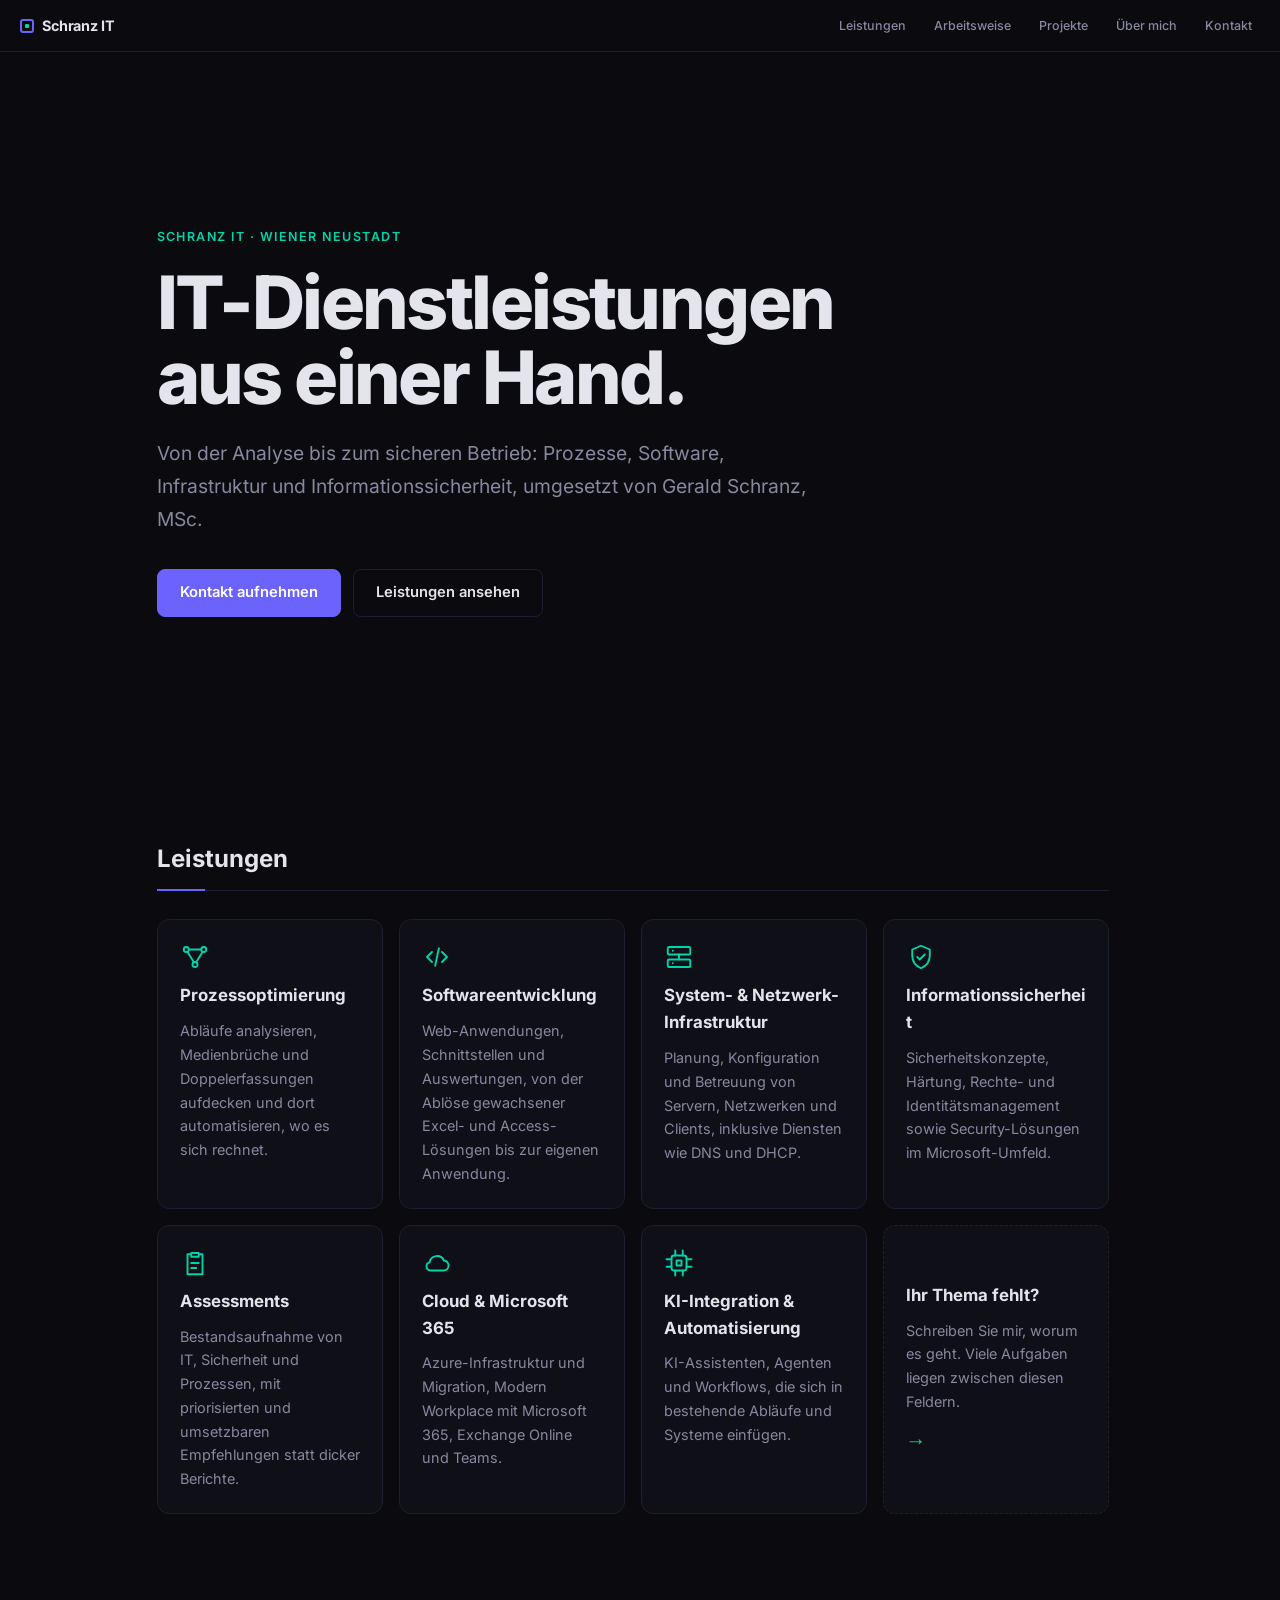
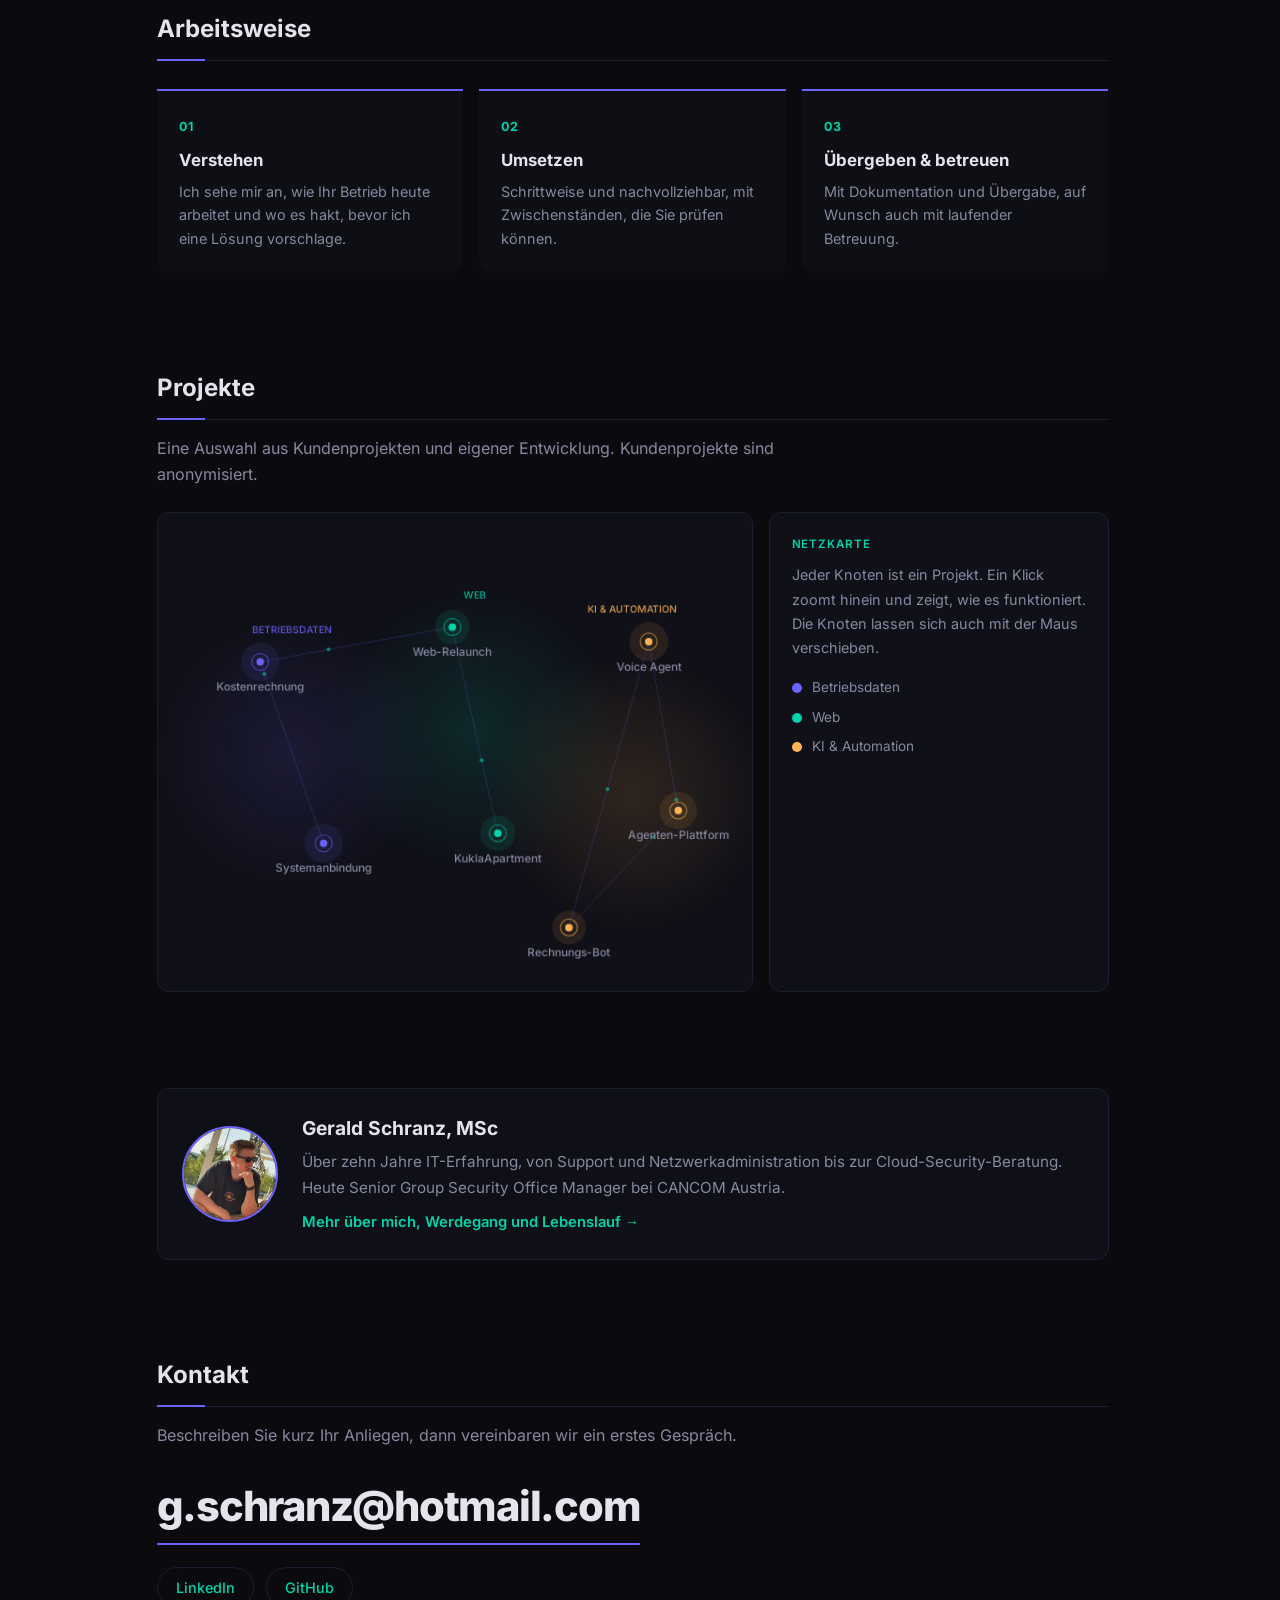
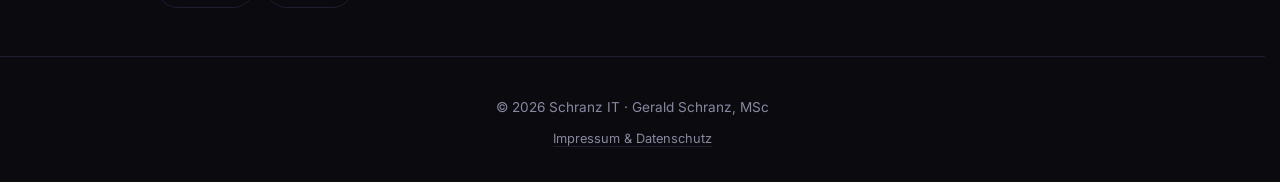
==== index.html @ 2ba939f5 "Schranz IT: neue Startseite für IT-Dienstleistungen, Über-mich-Unterseite, Netzkarte v2 und Platinen" ====
<!DOCTYPE html>
<html lang="de">
<head>
  <meta charset="UTF-8">
  <meta name="viewport" content="width=device-width, initial-scale=1.0">
  <meta name="description" content="Schranz IT – IT-Dienstleistungen aus Wiener Neustadt: Prozessoptimierung, Softwareentwicklung, System- und Netzwerk-Infrastruktur, Informationssicherheit und Assessments.">
  <title>Schranz IT – IT-Dienstleistungen | Gerald Schranz, MSc</title>
  <link rel="icon" type="image/svg+xml" href="favicon.svg">
  <link rel="alternate icon" href="favicon.svg">
  <link rel="stylesheet" href="style.css">
  <script>try{if(!sessionStorage.getItem('heroIntroShown')&&!matchMedia('(prefers-reduced-motion: reduce)').matches){var r=document.documentElement;r.classList.add('splash-active','intro-hold','intro-run');setTimeout(function(){r.classList.remove('splash-active','intro-hold','intro-run')},7000)}}catch(e){}</script>
</head>
<body class="page-home">

  <div id="hero-splash" aria-hidden="true"><canvas></canvas></div>
  <script>
    // ── Hero-Intro: Warp-Tunnel (Canvas, native Geräteauflösung) ──
    // Läuft einmal pro Browser-Sitzung; ohne Video-Download, immer scharf.
    (function () {
      var root = document.documentElement;
      var splash = document.getElementById('hero-splash');
      if (!splash) return;
      if (!root.classList.contains('splash-active')) { splash.remove(); return; }

      var canvas = splash.querySelector('canvas');
      var ctx = canvas.getContext('2d');
      var DUR = 2000, REVEAL = .55, HIDE = .86, COUNT = 320;
      var W = 0, H = 0, dpr = 1, cx = 0, cy = 0, maxR = 0;
      var done = false, t0 = 0;
      var rays = [];
      for (var i = 0; i < COUNT; i++) {
        rays.push({
          a: Math.random() * Math.PI * 2,
          z: Math.random(),                 // 0 = Mitte, 1 = Rand
          v: .35 + Math.random() * .9,
          hue: Math.random() < .55 ? 0 : (Math.random() < .5 ? 1 : 2)
        });
      }
      var COLORS = ['108,99,255', '0,212,170', '235,235,245'];

      function resize() {
        dpr = Math.min(window.devicePixelRatio || 1, 3);
        W = window.innerWidth; H = window.innerHeight;
        canvas.width = Math.round(W * dpr);
        canvas.height = Math.round(H * dpr);
        ctx.setTransform(dpr, 0, 0, dpr, 0, 0);
        cx = W / 2; cy = H / 2;
        maxR = Math.hypot(cx, cy);
      }

      function draw(t, dt) {
        var speed = .25 + Math.pow(t, 2.2) * 5.2;
        ctx.fillStyle = 'rgb(10,10,15)';
        ctx.fillRect(0, 0, W, H);
        ctx.globalCompositeOperation = 'lighter';
        ctx.lineCap = 'round';
        for (var i = 0; i < rays.length; i++) {
          var r = rays[i];
          var z0 = r.z;
          r.z += r.v * speed * dt;
          if (r.z >= 1.15) { r.z = Math.random() * .05; r.a = Math.random() * Math.PI * 2; z0 = r.z; }
          var e0 = z0 * z0, e1 = r.z * r.z;
          var r0 = e0 * maxR * 1.05, r1 = e1 * maxR * 1.05;
          var ca = Math.cos(r.a), sa = Math.sin(r.a);
          var alpha = Math.min(1, e1 * 1.6) * (.35 + .65 * Math.min(1, t * 2));
          ctx.strokeStyle = 'rgba(' + COLORS[r.hue] + ',' + alpha.toFixed(3) + ')';
          ctx.lineWidth = .6 + e1 * 2.4;
          ctx.beginPath();
          ctx.moveTo(cx + ca * r0, cy + sa * r0);
          ctx.lineTo(cx + ca * r1, cy + sa * r1);
          ctx.stroke();
        }
        ctx.globalCompositeOperation = 'source-over';
        var glow = ctx.createRadialGradient(cx, cy, 0, cx, cy, maxR * (.12 + t * .5));
        var burst = t > .7 ? (t - .7) / .3 : 0;
        glow.addColorStop(0, 'rgba(150,140,255,' + (.18 * t + burst * burst * .5).toFixed(3) + ')');
        glow.addColorStop(1, 'rgba(108,99,255,0)');
        ctx.fillStyle = glow;
        ctx.fillRect(0, 0, W, H);
      }

      var revealed = false, hiding = false;
      function reveal() {
        if (revealed) return;
        revealed = true;
        root.classList.remove('intro-hold');
      }
      function hide() {
        if (hiding) return;
        hiding = true;
        splash.classList.add('hide');
      }
      function finish() {
        if (done) return;
        done = true;
        reveal(); hide();
        root.classList.remove('splash-active');
        try { sessionStorage.setItem('heroIntroShown', '1'); } catch (e) {}
        setTimeout(function () { root.classList.remove('intro-run'); }, 1500);
        setTimeout(function () { splash.remove(); }, 900);
      }

      var last = 0;
      function frame(now) {
        if (done) return;
        if (!t0) { t0 = now; last = now; }
        var t = Math.min((now - t0) / DUR, 1);
        var dt = Math.min((now - last) / 1000, .05);
        last = now;
        draw(t, dt);
        if (t >= REVEAL) reveal();
        if (t >= HIDE) hide();
        if (t >= 1) { finish(); return; }
        requestAnimationFrame(frame);
      }

      resize();
      if (window.ResizeObserver) new ResizeObserver(resize).observe(splash);
      else window.addEventListener('resize', resize);
      setTimeout(finish, 4000);
      requestAnimationFrame(frame);
    })();
  </script>

  <div id="circuit-fx" aria-hidden="true"></div>

  <div id="progress-bar"></div>

  <nav aria-label="Hauptnavigation">
    <a class="nav-brand" href="index.html" aria-label="Schranz IT – Startseite"><span class="nav-mark" aria-hidden="true"></span>Schranz IT</a>
    <div class="nav-links">
      <a href="#services">Leistungen</a>
      <a href="#approach">Arbeitsweise</a>
      <a href="#projects">Projekte</a>
      <a href="ueber-mich.html">Über mich</a>
      <a href="#contact">Kontakt</a>
    </div>
  </nav>

  <header class="hero" id="top">
    <div class="container">
      <p class="hero-eyebrow">Schranz IT · Wiener Neustadt</p>
      <h1>IT-Dienstleistungen<br>aus einer Hand.</h1>
      <p class="hero-lead">Von der Analyse bis zum sicheren Betrieb: Prozesse, Software, Infrastruktur und Informationssicherheit, umgesetzt von Gerald Schranz, MSc.</p>
      <div class="hero-actions">
        <a class="btn btn-primary" href="#contact">Kontakt aufnehmen</a>
        <a class="btn" href="#services">Leistungen ansehen</a>
      </div>
    </div>
  </header>

  <main class="container">

    <!-- Leistungen -->
    <section id="services" class="reveal">
      <h2>Leistungen</h2>
      <div class="svc-grid">
        <article class="svc-card">
          <svg class="svc-icon" viewBox="0 0 24 24" fill="none" stroke="currentColor" stroke-width="1.5" stroke-linecap="round" stroke-linejoin="round" aria-hidden="true"><circle cx="5" cy="6" r="2"/><circle cx="19" cy="6" r="2"/><circle cx="12" cy="18" r="2"/><path d="M7 6h10M6 8l5 8M18 8l-5 8"/></svg>
          <h3>Prozessoptimierung</h3>
          <p>Abläufe analysieren, Medienbrüche und Doppelerfassungen aufdecken und dort automatisieren, wo es sich rechnet.</p>
        </article>
        <article class="svc-card">
          <svg class="svc-icon" viewBox="0 0 24 24" fill="none" stroke="currentColor" stroke-width="1.5" stroke-linecap="round" stroke-linejoin="round" aria-hidden="true"><path d="M8 8l-4 4 4 4M16 8l4 4-4 4M13.5 5l-3 14"/></svg>
          <h3>Softwareentwicklung</h3>
          <p>Web-Anwendungen, Schnittstellen und Auswertungen, von der Ablöse gewachsener Excel- und Access-Lösungen bis zur eigenen Anwendung.</p>
        </article>
        <article class="svc-card">
          <svg class="svc-icon" viewBox="0 0 24 24" fill="none" stroke="currentColor" stroke-width="1.5" stroke-linecap="round" stroke-linejoin="round" aria-hidden="true"><rect x="3" y="4" width="18" height="6" rx="1"/><rect x="3" y="14" width="18" height="6" rx="1"/><path d="M7 7h.01M7 17h.01M12 10v4"/></svg>
          <h3>System- & Netzwerk-Infrastruktur</h3>
          <p>Planung, Konfiguration und Betreuung von Servern, Netzwerken und Clients, inklusive Diensten wie DNS und DHCP.</p>
        </article>
        <article class="svc-card">
          <svg class="svc-icon" viewBox="0 0 24 24" fill="none" stroke="currentColor" stroke-width="1.5" stroke-linecap="round" stroke-linejoin="round" aria-hidden="true"><path d="M12 3l7 3v5c0 4.5-3 8.2-7 10-4-1.8-7-5.5-7-10V6l7-3z"/><path d="M9 12l2 2 4-4"/></svg>
          <h3>Informationssicherheit</h3>
          <p>Sicherheitskonzepte, Härtung, Rechte- und Identitätsmanagement sowie Security-Lösungen im Microsoft-Umfeld.</p>
        </article>
        <article class="svc-card">
          <svg class="svc-icon" viewBox="0 0 24 24" fill="none" stroke="currentColor" stroke-width="1.5" stroke-linecap="round" stroke-linejoin="round" aria-hidden="true"><path d="M9 4h6v3H9z"/><path d="M8 5H6v16h12V5h-2"/><path d="M9 12h6M9 16h4"/></svg>
          <h3>Assessments</h3>
          <p>Bestandsaufnahme von IT, Sicherheit und Prozessen, mit priorisierten und umsetzbaren Empfehlungen statt dicker Berichte.</p>
        </article>
        <article class="svc-card">
          <svg class="svc-icon" viewBox="0 0 24 24" fill="none" stroke="currentColor" stroke-width="1.5" stroke-linecap="round" stroke-linejoin="round" aria-hidden="true"><path d="M7 18h10a4 4 0 0 0 .5-8 6 6 0 0 0-11.4 1.5A3.3 3.3 0 0 0 7 18z"/></svg>
          <h3>Cloud & Microsoft 365</h3>
          <p>Azure-Infrastruktur und Migration, Modern Workplace mit Microsoft 365, Exchange Online und Teams.</p>
        </article>
        <article class="svc-card">
          <svg class="svc-icon" viewBox="0 0 24 24" fill="none" stroke="currentColor" stroke-width="1.5" stroke-linecap="round" stroke-linejoin="round" aria-hidden="true"><rect x="6" y="6" width="12" height="12" rx="2"/><path d="M9 2v4M15 2v4M9 18v4M15 18v4M2 9h4M2 15h4M18 9h4M18 15h4"/><path d="M10 10h4v4h-4z"/></svg>
          <h3>KI-Integration & Automatisierung</h3>
          <p>KI-Assistenten, Agenten und Workflows, die sich in bestehende Abläufe und Systeme einfügen.</p>
        </article>
        <a class="svc-card svc-cta" href="#contact">
          <h3>Ihr Thema fehlt?</h3>
          <p>Schreiben Sie mir, worum es geht. Viele Aufgaben liegen zwischen diesen Feldern.</p>
          <span class="svc-cta-arrow" aria-hidden="true">→</span>
        </a>
      </div>
    </section>

    <!-- Arbeitsweise -->
    <section id="approach" class="reveal">
      <h2>Arbeitsweise</h2>
      <ol class="steps">
        <li><span class="step-n">01</span><h3>Verstehen</h3><p>Ich sehe mir an, wie Ihr Betrieb heute arbeitet und wo es hakt, bevor ich eine Lösung vorschlage.</p></li>
        <li><span class="step-n">02</span><h3>Umsetzen</h3><p>Schrittweise und nachvollziehbar, mit Zwischenständen, die Sie prüfen können.</p></li>
        <li><span class="step-n">03</span><h3>Übergeben & betreuen</h3><p>Mit Dokumentation und Übergabe, auf Wunsch auch mit laufender Betreuung.</p></li>
      </ol>
    </section>

    <!-- Projects -->
    <section id="projects" class="reveal">
      <h2>Projekte</h2>
      <p class="sec-lead">Eine Auswahl aus Kundenprojekten und eigener Entwicklung. Kundenprojekte sind anonymisiert.</p>
      <div class="pf" id="pf" data-state="map">
        <div class="pf-stage">
          <canvas aria-hidden="true"></canvas>
        </div>
        <aside class="pf-panel" aria-live="polite"></aside>
      </div>
      <div class="project-grid pf-list" id="pf-list">
        <div class="project-card" data-id="kosten" data-cluster="data" data-short="Kostenrechnung" data-title="Kostenrechnungs-Viewer">
          <h3>Kostenrechnungs-Viewer</h3>
          <div class="desc">Ersetzt die gewachsene Access-Kostenrechnung eines Futtermittelherstellers. Die Anwendung liest das ERP live per SQL (nur lesend), bewertet Artikel mit Rezept- und Rohstoffpreisen und berechnet Wareneinsatz, Marge und Umlagenschlüssel. Fehlbuchungen werden mit Belegnummer gemeldet statt still korrigiert, und jede Zahl bleibt nachvollziehbar, auch wenn ein Ersatzwert eingesprungen ist.</div>
          <div class="tech-stack"><span>Python</span><span>FastAPI</span><span>HTMX</span><span>SQLite</span><span>Windows-Dienst</span></div>
        </div>
        <div class="project-card" data-id="api" data-cluster="data" data-short="Systemanbindung" data-title="Systemanbindung per API" data-status="In Entwicklung">
          <h3>Systemanbindung per API</h3>
          <div class="desc">Grundgerüst, das den VPN- und Remote-Zugriff auf das Bestellsystem eines Lieferanten durch eine API-Anbindung ablösen soll. Client, Datenmodelle und Authentifizierung stehen. Der Zugriff läuft vorerst über den bestehenden VPN, die API-Spezifikation des Lieferanten steht noch aus.</div>
          <div class="tech-stack"><span>Python</span><span>REST</span><span>pytest</span></div>
        </div>
        <div class="project-card" data-id="web" data-cluster="web" data-short="Web-Relaunch" data-title="Web-Relaunch">
          <h3>Web-Relaunch</h3>
          <div class="desc">Entwurf für die neue Website eines Herstellers, mit Hero-Video und einer Relaunch-Übersicht für die Abstimmung. Statisch über Caddy auf Railway ausgeliefert, die Vorschau ist für Suchmaschinen gesperrt.</div>
          <div class="tech-stack"><span>HTML/CSS</span><span>Caddy</span><span>Railway</span></div>
        </div>
        <div class="project-card" data-id="kukla" data-cluster="web" data-short="KuklaApartment" data-title="KuklaApartment">
          <h3><a href="https://github.com/gschranz/KuklaApartment" target="_blank" rel="noopener">KuklaApartment ↗</a> · <a href="https://apartment-am-stadtpark.at" target="_blank" rel="noopener">Live ↗</a></h3>
          <div class="desc">Vermietungs-Website für „Apartment am Stadtpark" in Wiener Neustadt mit modernem Booking-Flow.</div>
          <div class="tech-stack"><span>Next.js</span><span>TypeScript</span><span>Tailwind CSS</span></div>
        </div>
        <div class="project-card" data-id="voice" data-cluster="ai" data-short="Voice Agent" data-title="Voice Agent">
          <h3>Voice Agent</h3>
          <div class="desc">Sprachassistent im Browser: Push-to-Talk, Whisper für die Spracherkennung, GPT für die Antwort und ElevenLabs für die Stimme. Aus einem fertigen ConvAI-Widget zu einer eigenen Pipeline mit Express-Backend und Next.js-Frontend umgebaut.</div>
          <div class="tech-stack"><span>TypeScript</span><span>Next.js</span><span>Express</span><span>Whisper</span><span>ElevenLabs</span></div>
        </div>
        <div class="project-card" data-id="agent" data-cluster="ai" data-short="Agenten-Plattform" data-title="Agenten-Plattform">
          <h3><a href="https://github.com/gschranz/hermes-agent-fork" target="_blank" rel="noopener">Agenten-Plattform (Hermes Fork) ↗</a></h3>
          <div class="desc">Eigenes Deployment des Hermes-Agenten auf Railway: Chat über Discord und Telegram, lokale Spracherkennung mit faster-whisper, E-Mail-Versand und austauschbare KI-Provider. Dient als persönlicher Assistent, Automatisierungsbasis und Experimentierfeld.</div>
          <div class="tech-stack"><span>Python</span><span>Docker</span><span>Railway</span></div>
        </div>
        <div class="project-card" data-id="bot" data-cluster="ai" data-short="Rechnungs-Bot" data-title="Rechnungs-Bot">
          <h3>Rechnungs-Bot</h3>
          <div class="desc">n8n-Workflow, der per Telegram-Nachricht eine Rechnung als PDF über CraftMyPDF erzeugt und zurückschickt.</div>
          <div class="tech-stack"><span>n8n</span><span>Telegram</span><span>CraftMyPDF</span></div>
        </div>
      </div>
    </section>

    <!-- Über mich (Teaser) -->
    <section id="about-teaser" class="reveal">
      <div class="teaser">
        <img class="teaser-img" src="avatar.jpg" alt="Gerald Schranz" width="96" height="96">
        <div>
          <h2 class="teaser-title">Gerald Schranz, MSc</h2>
          <p>Über zehn Jahre IT-Erfahrung, von Support und Netzwerkadministration bis zur Cloud-Security-Beratung. Heute Senior Group Security Office Manager bei CANCOM Austria.</p>
          <a class="teaser-link" href="ueber-mich.html">Mehr über mich, Werdegang und Lebenslauf →</a>
        </div>
      </div>
    </section>

    <!-- Kontakt -->
    <section id="contact" class="reveal">
      <h2>Kontakt</h2>
      <p class="sec-lead">Beschreiben Sie kurz Ihr Anliegen, dann vereinbaren wir ein erstes Gespräch.</p>
      <a class="contact-mail" href="mailto:g.schranz@hotmail.com">g.schranz@hotmail.com</a>
      <div class="contact-links">
        <a href="https://at.linkedin.com/in/gerald-schranz-02083bab" target="_blank" rel="noopener">LinkedIn</a>
        <a href="https://github.com/gschranz" target="_blank" rel="noopener">GitHub</a>
      </div>
    </section>

  </main>

  <footer>
    <div class="container">
      <p>© 2026 Schranz IT · Gerald Schranz, MSc</p>
      <button type="button" class="legal-toggle" aria-expanded="false" aria-controls="legal-info" onclick="this.setAttribute('aria-expanded', document.getElementById('legal-info').classList.toggle('show'))">Impressum &amp; Datenschutz</button>
      <div id="legal-info" class="legal-section">
        <h3>Impressum</h3>
        <p><strong>Schranz IT – Gerald Schranz, MSc</strong> (Einzelunternehmen)<br>
        Moosgasse 8, 2700 Wiener Neustadt, Österreich<br>
        E-Mail: <a href="mailto:g.schranz@hotmail.com">g.schranz@hotmail.com</a></p>
        <p><strong>Unternehmensgegenstand:</strong> IT-Dienstleistungen<br>
        <strong>Steuernummer:</strong> 09 365/3061</p>

        <h3 style="margin-top:16px;">Datenschutzerklärung</h3>
        <p><strong>Verantwortlicher:</strong> Gerald Schranz, MSc, Moosgasse 8, 2700 Wiener Neustadt (<a href="mailto:g.schranz@hotmail.com">g.schranz@hotmail.com</a>)</p>
        <p><strong>Personenbezogene Daten:</strong> Diese Website erhebt und verarbeitet keine personenbezogenen Daten. Es werden keine Cookies, Tracking-Tools oder Analyse-Dienste eingesetzt. Schrift, Bilder und Videos werden lokal vom Server ausgeliefert — es erfolgt keine Verbindung zu Servern Dritter.</p>
        <p><strong>Kontaktaufnahme:</strong> Bei E-Mail-Kontakt wird die Korrespondenz vertraulich behandelt und nicht an Dritte weitergegeben.</p>
        <p><strong>Server-Logfiles:</strong> Beim Abruf der Seite werden durch den Hosting-Anbieter technisch notwendige Logdaten (IP, Uhrzeit, aufgerufene Seite) verarbeitet. Diese Daten werden nicht mit anderen Datenquellen zusammengeführt.</p>
        <p><strong>Ihre Rechte:</strong> Ihnen stehen die Rechte auf Auskunft, Berichtigung, Löschung, Einschränkung der Verarbeitung und Datenübertragbarkeit zu. Bei Fragen kontaktieren Sie mich bitte per E-Mail.</p>
      </div>
    </div>
  </footer>

  <script src="site.js"></script>
  <script src="portfolio.js" defer></script>
  <script src="circuit.js" defer></script>
</body>
</html>
---- style.css ----
/* ── Fonts (lokal gehostet) ── */
@font-face {
  font-family: 'Inter';
  font-style: normal;
  font-weight: 100 900;
  font-display: swap;
  src: url('fonts/Inter-latin-ext.woff2') format('woff2');
  unicode-range: U+0100-02BA, U+02BD-02C5, U+02C7-02CC, U+02CE-02D7, U+02DD-02FF, U+0304, U+0308, U+0329, U+1D00-1DBF, U+1E00-1E9F, U+1EF2-1EFF, U+2020, U+20A0-20AB, U+20AD-20C0, U+2113, U+2C60-2C7F, U+A720-A7FF;
}
@font-face {
  font-family: 'Inter';
  font-style: normal;
  font-weight: 100 900;
  font-display: swap;
  src: url('fonts/Inter-latin.woff2') format('woff2');
  unicode-range: U+0000-00FF, U+0131, U+0152-0153, U+02BB-02BC, U+02C6, U+02DA, U+02DC, U+0304, U+0308, U+0329, U+2000-206F, U+20AC, U+2122, U+2191, U+2193, U+2212, U+2215, U+FEFF, U+FFFD;
}

/* ── Reset & Base ── */
*, *::before, *::after { box-sizing: border-box; margin: 0; padding: 0; }
:root {
  --bg:        #0a0a0f;
  --bg-card:   #12121a;
  --bg-hover:  #1a1a2e;
  --border:    #1e1e32;
  --text:      #e4e4ed;
  --text-dim:  #8888a0;
  --accent:    #6c63ff;
  --accent2:   #00d4aa;
  --accent3:   #ff6b6b;
  --radius:    12px;
  --shadow:    0 4px 24px rgba(0,0,0,.4);
}
html { scroll-behavior: smooth; overflow-x: hidden; scrollbar-gutter: stable; }
body {
  font-family: 'Inter', -apple-system, sans-serif;
  background: var(--bg);
  color: var(--text);
  line-height: 1.6;
  min-height: 100vh;
  overflow-x: hidden;
  overflow-wrap: break-word;
}
a { color: var(--accent2); text-decoration: none; transition: color .2s; }
a:hover { color: #fff; }

/* ── Layout ── */
.container { max-width: 1000px; margin: 0 auto; padding: 0 24px; }

/* ── Header / Hero ── */
header {
  padding: 80px 24px 60px;
  text-align: center;
  position: relative;
  overflow: hidden;
}
.avatar {
  width: 120px; height: 120px;
  border-radius: 50%;
  display: inline-block;
  padding: 3px;
  margin-bottom: 20px;
  background: var(--accent);
}
.avatar img {
  width: 100%; height: 100%;
  border-radius: 50%;
  object-fit: cover;
  object-position: 63% 29%;
  display: block;
}
header h1 {
  font-size: 2.8rem; font-weight: 800;
  letter-spacing: -.02em;
}
header .subtitle {
  font-size: 1.15rem; color: var(--text-dim);
  margin-top: 8px; font-weight: 400;
}
header .motto {
  margin-top: 12px;
  font-size: .95rem; color: var(--accent2);
  font-style: italic;
}
.print-only { display: none; }
.header-links {
  margin-top: 24px;
  display: flex; gap: 16px; justify-content: center; flex-wrap: wrap;
}
.header-links a, .header-links button {
  display: inline-flex; align-items: center; gap: 6px;
  padding: 8px 18px;
  border: 1px solid var(--border);
  border-radius: 100px;
  font-size: .9rem; font-weight: 500;
  transition: all .25s;
}
.header-links button {
  background: none;
  color: inherit;
  font-family: inherit;
  cursor: pointer;
}
.header-links button:disabled {
  opacity: .6;
  cursor: wait;
}
.header-links a:hover, .header-links button:hover {
  border-color: var(--accent);
  background: var(--bg-hover);
  transform: translateY(-2px);
}

/* ── Sections ── */
section { padding: 48px 0; }
section h2 {
  font-size: 1.5rem; font-weight: 700;
  margin-bottom: 28px;
  padding-bottom: 12px;
  border-bottom: 1px solid var(--border);
  position: relative;
}
section h2::after {
  content: '';
  position: absolute; left: 0; bottom: -1px;
  width: 48px; height: 2px;
  background: var(--accent);
}

/* ── About ── */
.about-text {
  color: var(--text-dim);
  font-size: 1.1rem;
  max-width: 720px;
  line-height: 1.9;
  letter-spacing: .01em;
  font-weight: 350;
  padding: 0 2px;
  -webkit-font-smoothing: antialiased;
  -moz-osx-font-smoothing: grayscale;
  text-rendering: optimizeLegibility;
  opacity: .96;
}

/* ── Experience ── */
.timeline { position: relative; padding-left: 32px; }
.timeline::before {
  content: '';
  position: absolute; left: 8px; top: 8px; bottom: 8px;
  width: 2px;
  background: var(--border);
}
.timeline-item {
  position: relative; z-index: 1;
  margin-bottom: 36px;
  padding: 20px 24px;
  background: var(--bg-card);
  border: 1px solid var(--border);
  border-radius: var(--radius);
  transition: all .25s;
}
.timeline-item:hover {
  border-color: var(--accent);   /* traegt den Hover, falls der Leuchtrahmen entfaellt */
  box-shadow: var(--shadow);
}
.timeline-item::before {
  content: '';
  position: absolute;
  left: -28px; top: 24px;
  width: 12px; height: 12px;
  border-radius: 50%;
  background: var(--accent);
  border: 3px solid var(--bg);
}
.timeline-item .date {
  font-size: .82rem; color: var(--accent2);
  font-weight: 600; margin-bottom: 4px;
}
.timeline-item h3 { font-size: 1.1rem; font-weight: 600; }
.timeline-item .company {
  font-size: .92rem; color: var(--text-dim); margin-bottom: 8px;
}
.timeline-item p { color: var(--text-dim); font-size: .92rem; line-height: 1.7; }
.timeline-item ul {
  margin-top: 8px; padding-left: 20px;
  color: var(--text-dim); font-size: .9rem;
}
.timeline-item ul li { margin-bottom: 4px; }

/* ── Education ── */
.edu-grid {
  display: grid;
  grid-template-columns: repeat(auto-fit, minmax(280px, 1fr));
  gap: 16px;
}
.edu-card {
  background: var(--bg-card);
  border: 1px solid var(--border);
  border-radius: var(--radius);
  padding: 20px;
  transition: all .25s;
}
.edu-card:hover {
  border-color: var(--accent);
  box-shadow: var(--shadow);
}
.edu-card .date { font-size: .82rem; color: var(--accent2); font-weight: 600; }
.edu-card h3 { font-size: 1rem; font-weight: 600; margin: 4px 0; }
.edu-card .school { font-size: .88rem; color: var(--text-dim); }
.edu-card .details {
  font-size: .82rem; color: var(--text-dim);
  margin-top: 6px; line-height: 1.5;
}

/* ── Skills ── */
.skills-grid {
  display: grid;
  grid-template-columns: repeat(auto-fit, minmax(180px, 1fr));
  gap: 12px;
}
.skill-group {
  background: var(--bg-card);
  border: 1px solid var(--border);
  border-radius: var(--radius);
  padding: 16px 18px;
}
.skill-group h4 {
  font-size: .82rem; text-transform: uppercase; letter-spacing: .06em;
  color: var(--accent2); margin-bottom: 10px;
}
.skill-tags { display: flex; flex-wrap: wrap; gap: 6px; }
.skill-tag {
  padding: 4px 12px;
  border-radius: 100px;
  font-size: .82rem;
  background: rgba(108,99,255,.1);
  border: 1px solid rgba(108,99,255,.2);
  color: var(--text);
  transition: border-color .2s, background .2s;
}
.skill-tag:hover {
  background: rgba(108,99,255,.2);
  border-color: var(--accent);
}

/* ── Certifications ── */
.cert-grid {
  display: grid;
  grid-template-columns: repeat(auto-fit, minmax(240px, 1fr));
  gap: 12px;
}
.cert-item {
  display: flex; align-items: center; gap: 12px;
  padding: 14px 18px;
  background: var(--bg-card);
  border: 1px solid var(--border);
  border-radius: var(--radius);
  font-size: .9rem;
  border-left: 3px solid var(--accent);
  transition: all .2s;
}
.cert-item:hover {
  border-color: var(--accent);
  box-shadow: var(--shadow);
}

/* ── Languages ── */
.lang-grid {
  display: grid;
  grid-template-columns: repeat(auto-fit, minmax(200px, 1fr));
  gap: 12px;
}
.lang-item {
  background: var(--bg-card);
  border: 1px solid var(--border);
  border-radius: var(--radius);
  padding: 16px 18px;
  transition: all .2s;
}
.lang-item:hover {
  border-color: var(--accent);
}
.lang-item .lang-name {
  font-weight: 600; font-size: .95rem;
}
.lang-item .lang-level {
  font-size: .82rem; color: var(--accent2); font-weight: 600;
}
.lang-item .lang-desc {
  font-size: .82rem; color: var(--text-dim); margin-top: 2px;
}

/* ── Projects ── */
.project-grid {
  display: grid;
  grid-template-columns: repeat(auto-fit, minmax(280px, 1fr));
  gap: 16px;
}
.project-card {
  background: var(--bg-card);
  border: 1px solid var(--border);
  border-radius: var(--radius);
  padding: 20px;
  transition: all .25s;
}
.project-card:hover {
  border-color: var(--accent);
  box-shadow: var(--shadow);
  transform: translateY(-2px);
}
.project-card h3 { font-size: 1rem; font-weight: 600; }
.project-card h3 a { color: var(--text); transition: color .2s; }
.project-card h3 a:hover { color: var(--accent2); }
.project-card .desc {
  font-size: .88rem; color: var(--text-dim);
  margin: 6px 0 10px; line-height: 1.6;
}
.project-card .tech-stack {
  display: flex; flex-wrap: wrap; gap: 4px;
}
.project-card .tech-stack span {
  font-size: .75rem; padding: 2px 8px;
  border-radius: 4px;
  background: rgba(255,255,255,.04);
  color: var(--text-dim);
}

/* ── Projekt-Netzkarte ── */
.pf { display: grid; grid-template-columns: minmax(0, 1fr) 340px; gap: 16px; align-items: stretch; }
.pf-stage {
  position: relative; height: 480px; min-width: 0;
  background: var(--bg-card); border: 1px solid var(--border); border-radius: var(--radius);
  overflow: hidden;
}
.pf-stage canvas { position: absolute; inset: 0; width: 100%; height: 100%; display: block; }
.pf-stage { touch-action: pan-y; -webkit-user-select: none; user-select: none; }
.pf-node {
  position: absolute; width: 1px; height: 1px; padding: 0; margin: -1px;
  overflow: hidden; clip: rect(0 0 0 0); white-space: nowrap; border: 0;
}
.pf[data-state="scene"] .pf-node { display: none; }
.pf-panel {
  background: var(--bg-card); border: 1px solid var(--border); border-radius: var(--radius);
  padding: 22px; display: flex; flex-direction: column; gap: 10px; align-content: flex-start;
}
.pf-eyebrow { font-size: .72rem; text-transform: uppercase; letter-spacing: .08em; color: var(--accent2); font-weight: 600; }
.pf-title { font-size: 1.25rem; font-weight: 700; outline: none; }
.pf-status {
  align-self: flex-start; font-size: .75rem; font-weight: 600; color: #ffb454;
  border: 1px solid rgba(255,180,84,.4); border-radius: 6px; padding: 2px 8px;
}
.pf-text { font-size: .9rem; line-height: 1.7; color: var(--text-dim); }
.pf-legend { list-style: none; display: grid; gap: 8px; margin-top: 6px; font-size: .85rem; color: var(--text-dim); }
.pf-legend li { display: flex; align-items: center; gap: 10px; }
.pf-legend i { width: 10px; height: 10px; border-radius: 50%; display: inline-block; }
.pf-panel .tech-stack { display: flex; flex-wrap: wrap; gap: 4px; margin-top: 4px; }
.pf-panel .tech-stack span {
  font-size: .75rem; padding: 2px 8px; border-radius: 4px;
  background: rgba(255,255,255,.04); color: var(--text-dim);
}
.pf-link { font-size: .85rem; }
.pf-back {
  align-self: flex-start; background: none; border: 1px solid var(--border); border-radius: 100px;
  color: var(--text); font: inherit; font-size: .8rem; padding: 5px 12px; cursor: pointer;
  transition: border-color .2s;
}
.pf-back:hover { border-color: var(--accent); }
html.pf-on .pf-list { display: none; }
@media (max-width: 900px) {
  .pf { grid-template-columns: 1fr; }
  .pf-stage { height: 560px; }
}
@media (max-width: 480px) { .pf-stage { height: 520px; } }

/* ── Footer ── */
footer {
  text-align: center;
  padding: 40px 0 32px;
  border-top: 1px solid var(--border);
  color: var(--text-dim);
  font-size: .85rem;
}
footer .legal-toggle {
  background: none; border: 0; font-family: inherit;
  display: inline-block;
  margin-top: 12px;
  font-size: .8rem;
  color: var(--text-dim);
  cursor: pointer;
  text-decoration: underline;
  text-underline-offset: 3px;
  text-decoration-color: var(--border);
  transition: color .2s;
}
footer .legal-toggle:hover { color: var(--accent2); }
footer .legal-section {
  display: none;
  margin-top: 20px;
  padding: 20px 24px;
  background: var(--bg-card);
  border: 1px solid var(--border);
  border-radius: var(--radius);
  text-align: left;
  font-size: .82rem;
  line-height: 1.7;
}
footer .legal-section.show { display: block; }
footer .legal-section h3 {
  font-size: .9rem;
  font-weight: 600;
  margin-bottom: 8px;
  color: var(--text);
}
footer .legal-section p { margin-bottom: 6px; }
footer .legal-section p:last-child { margin-bottom: 0; }
footer .legal-section a { color: var(--accent2); }
footer .legal-section a:hover { color: #fff; }

/* ── Navigation ── */
nav {
  position: fixed;
  top: 0; left: 0; right: 0;
  z-index: 100;
  display: flex;
  align-items: center;
  gap: 12px;
  padding: 8px 16px;
  background: var(--bg);
  border-bottom: 1px solid var(--border);
}
.nav-links {
  display: flex;
  gap: 4px;
  margin-left: auto;
  min-width: 0;
  overflow-x: auto;
  -webkit-overflow-scrolling: touch;
  scrollbar-width: none;
}
.nav-links::-webkit-scrollbar { display: none; }
nav .nav-brand {
  display: inline-flex; align-items: center; gap: 8px;
  flex-shrink: 0;
  color: var(--text); font-weight: 700; font-size: .9rem; letter-spacing: -.01em;
  padding: 6px 4px;
}
nav .nav-brand:hover { background: none; color: var(--text); }
.nav-mark {
  width: 14px; height: 14px; border: 2px solid var(--accent); border-radius: 3px;
  position: relative;
}
.nav-mark::after {
  content: ''; position: absolute; inset: 3px; background: var(--accent2); border-radius: 1px;
}
nav a {
  font-size: .78rem;
  font-weight: 500;
  padding: 6px 12px;
  border-radius: 8px;
  color: var(--text-dim);
  white-space: nowrap;
  transition: all .2s;
}
nav a:hover {
  color: var(--text);
  background: var(--bg-hover);
}

/* ── Padding für fixed Nav ── */
body { padding-top: 52px; }

/* ── Hero-Intro: Warp-Tunnel als Canvas in nativer Auflösung ──
   Standardmäßig aus; ein Skript im <head> setzt splash-active (kein Intro ohne JS). */
#hero-splash {
  display: none;
  position: fixed;
  inset: 0;
  z-index: 9999;
  background: var(--bg);
  transition: opacity .8s ease-out;
}
html.splash-active #hero-splash, #hero-splash.hide { display: block; }
#hero-splash canvas { display: block; width: 100%; height: 100%; }
#hero-splash.hide { opacity: 0; pointer-events: none; }
/* Übergang: die Seite fliegt aus dem Tunnel heran, solange er noch sichtbar ist */
html.intro-run nav, html.intro-run header, html.intro-run main, html.intro-run footer {
  transform-origin: 50% 0;
  transition: opacity 1.1s ease, transform 1.4s cubic-bezier(.16, .84, .3, 1);
}
html.intro-hold nav, html.intro-hold header, html.intro-hold main, html.intro-hold footer {
  opacity: 0;
  transform: scale(1.06);
}
html.splash-active, html.splash-active body { overflow: hidden; }
@media (prefers-reduced-motion: reduce) {
  #hero-splash { display: none !important; }
}

/* ── Print ── */
@media print {
  /* Sonst kann der Druck-Snapshot mitten in einer Farb-/Opacity-Transition
     (Breathing Glow, Scroll-Reveal, ...) entstehen und Karten wirken blass. */
  * { animation: none !important; transition: none !important; }
  nav { display: none; }
  .print-only { display: block; }
  header .subtitle { color: #333; }
  header .motto { color: #444; }
  body { padding-top: 0; background: #fff; color: #111; }
  header::before { display: none; }
  header { padding: 32px 24px 20px; }
  header h1 {
    color: #111 !important;
    -webkit-text-fill-color: #111 !important;
    background: none !important;
    -webkit-background-clip: initial !important;
    background-clip: initial !important;
  }
  .avatar {
    width: 80px; height: 80px;
    box-shadow: none;
    background: none;
    border: 2px solid #999;
    animation: none;
    -webkit-print-color-adjust: exact;
    print-color-adjust: exact;
  }
  .about-text, .timeline-item p,
  .timeline-item ul, .timeline-item .company,
  .edu-card .school, .cert-item span,
  .project-card .desc, .project-card .tech-stack span,
  .lang-item .lang-desc { color: #333; }
  .project-card h3 a { color: #111; }
  .timeline-item, .edu-card, .skill-group,
  .cert-item, .project-card, .lang-item {
    background: #f5f5f5;
    border-color: #ddd;
    box-shadow: none;
  }
  .skill-tag { background: #e8e8ff; border-color: #ccc; color: #222; }
  .timeline-item:hover, .edu-card:hover,
  .cert-item:hover, .project-card:hover { transform: none; box-shadow: none; }
  .timeline::before { background: #999; }
  .timeline-item::before { background: #6c63ff; border-color: #fff; }
  .legal-toggle { display: none; }
  footer .legal-section { display: block !important; border-color: #ddd; background: #f5f5f5; }
  footer .legal-section p, footer .legal-section h3 { color: #333; }
  section { padding: 24px 0; page-break-inside: avoid; }
  section h2 { color: #111; }
  .header-links a { border-color: #ddd; }
  footer { border-top-color: #ddd; color: #666; }
  .date { color: #6c63ff !important; }
  .skill-group h4 { color: #6c63ff !important; }
  .lang-item .lang-level { color: #6c63ff !important; }
  .pdf-download-btn { display: none !important; }
  /* Scroll-Reveal ist beim Drucken irrelevant -- alles sofort sichtbar,
     auch wenn die Sektion nie ins Sichtfeld gescrollt wurde. */
  .reveal { opacity: 1 !important; transform: none !important; transition: none !important; }
}

/* ── Verfügbar-Badge ── */
.badge-available {
  display: inline-flex; align-items: center; gap: 8px;
  margin-top: 22px;
  padding: 6px 14px;
  border-radius: 6px;
  font-size: .82rem; font-weight: 600;
  background: rgba(0,212,170,.08);
  border: 1px solid rgba(0,212,170,.3);
  color: var(--accent2);
}
.badge-available .dot {
  width: 8px; height: 8px;
  border-radius: 50%;
  background: var(--accent2);
}

/* ── Scroll Reveal ── */
.reveal {
  opacity: 0;
  transform: translateY(16px);
  transition: opacity .5s ease, transform .5s ease;
}
.reveal.visible {
  opacity: 1;
  transform: translateY(0);
}

/* ── Sprachbalken ── */
.lang-item .lang-bar {
  height: 3px;
  margin-top: 8px;
  background: var(--accent);
  transition: width .8s ease;
  width: 0;
}
.lang-item.visible .lang-bar { width: var(--pct); }

/* ── Scroll-Fortschritt ── */
#progress-bar {
  position: fixed;
  top: 0; left: 0;
  height: 2px;
  background: var(--accent);
  z-index: 200;
  width: 0;
}



/* ── Responsive Overflow Safeguards ── */
.about-text, .timeline-item, .timeline-item p, .timeline-item ul,
.edu-card, .edu-card .details, .edu-card .school, .skill-group,
.cert-item, .lang-item, .lang-item .lang-desc, .project-card,
.project-card .desc, footer .legal-section, footer .legal-section p {
  overflow-wrap: break-word;
  word-break: break-word;
}
.cert-item > div { min-width: 0; }


/* ── Responsive ── */
@media (max-width: 640px) {
  header h1 { font-size: 1.7rem; }
  header { padding: 60px 24px 32px; }
  .avatar { width: 96px; height: 96px; padding: 2px; }
  .subtitle { font-size: .95rem; }
  section { padding: 28px 0; }
  .timeline { padding-left: 22px; }
  .timeline-item { padding: 16px 18px; }
  .timeline-item::before { left: -18px; width: 10px; height: 10px; }
  .timeline-item h3 { font-size: 1rem; }
  .skills-grid { grid-template-columns: 1fr 1fr; }
  .lang-grid { grid-template-columns: 1fr 1fr; }
  .header-links a { padding: 8px 14px; font-size: .82rem; }
  nav a { padding: 6px 10px; font-size: .72rem; }
}
@media (prefers-reduced-motion: reduce) {
  html { scroll-behavior: auto; }
  .reveal { opacity: 1; transform: none; transition: none; }
  .lang-item .lang-bar { transition: none; }
}
@media (max-width: 480px) {
  .container { padding: 0 16px; }
  header h1 { font-size: 1.4rem; }
  header { padding: 52px 16px 24px; }
  .avatar { width: 80px; height: 80px; margin-bottom: 14px; }
  .subtitle { font-size: .85rem; }
  section { padding: 24px 0; }
  section h2 { font-size: 1.2rem; margin-bottom: 20px; }
  .timeline-item { margin-bottom: 24px; }
  .skills-grid { grid-template-columns: 1fr; }
  .lang-grid { grid-template-columns: 1fr; }
  .header-links { gap: 10px; }
  .header-links a { padding: 6px 12px; font-size: .78rem; }
  .cert-grid { grid-template-columns: 1fr; }
  .project-grid { grid-template-columns: 1fr; }
  .edu-grid { grid-template-columns: 1fr; }
}
@media (max-width: 380px) {
  .container { padding: 0 12px; }
  .skills-grid, .lang-grid, .cert-grid,
  .project-grid, .edu-grid { grid-template-columns: 1fr; }
  .timeline-item { padding: 14px 13px; }
  section h2 { font-size: 1.1rem; }
}

/* ── Landingpage ── */
header.hero {
  text-align: left;
  padding: 0;
  min-height: min(calc(88vh - 52px), 820px);
  display: flex; align-items: center;
  overflow: visible;
  cursor: crosshair;
}
header.hero .container { width: 100%; padding-top: 72px; padding-bottom: 72px; }
.hero-eyebrow {
  font-size: .78rem; font-weight: 600; letter-spacing: .12em; text-transform: uppercase;
  color: var(--accent2); margin-bottom: 18px;
}
header.hero h1 {
  font-size: clamp(1.9rem, 7.9vw, 4.6rem);
  line-height: 1.02; letter-spacing: -.035em; font-weight: 800;
  max-width: 14ch;
}
.hero-lead {
  margin-top: 22px; max-width: 56ch;
  font-size: clamp(1.02rem, 1.6vw, 1.2rem); line-height: 1.7; color: var(--text-dim);
}
.hero-actions { display: flex; flex-wrap: wrap; gap: 12px; margin-top: 34px; cursor: auto; }
.btn {
  display: inline-flex; align-items: center; justify-content: center;
  padding: 11px 22px; border-radius: 8px; border: 1px solid var(--border);
  color: var(--text); font-weight: 600; font-size: .92rem;
  transition: border-color .2s, background .2s, color .2s;
}
.btn:hover { border-color: var(--accent); color: var(--text); background: var(--bg-hover); }
.btn-primary { background: var(--accent); border-color: var(--accent); color: #fff; }
.btn-primary:hover { background: #7d75ff; border-color: #7d75ff; color: #fff; }

.sec-lead { color: var(--text-dim); margin: -12px 0 24px; max-width: 64ch; }

.svc-grid {
  display: grid;
  grid-template-columns: repeat(auto-fill, minmax(215px, 1fr));
  gap: 16px;
}
.svc-card {
  display: flex; flex-direction: column; gap: 10px;
  padding: 22px;
  background: rgba(18,18,26,.82);
  border: 1px solid var(--border);
  border-radius: var(--radius);
  transition: border-color .25s, transform .25s;
}
.svc-card:hover { border-color: var(--accent); transform: translateY(-2px); }
.svc-icon { width: 30px; height: 30px; color: var(--accent2); }
.svc-card h3 { font-size: 1.05rem; font-weight: 700; color: var(--text); }
.svc-card p { font-size: .9rem; line-height: 1.65; color: var(--text-dim); }
.svc-cta { border-style: dashed; justify-content: center; }
.svc-cta:hover { color: inherit; }
.svc-cta-arrow { color: var(--accent2); font-size: 1.3rem; }

.steps { list-style: none; display: grid; grid-template-columns: repeat(3, minmax(0, 1fr)); gap: 16px; counter-reset: none; }
.steps li {
  padding: 22px; border-top: 2px solid var(--accent);
  background: rgba(18,18,26,.6); border-radius: 0 0 var(--radius) var(--radius);
}
.step-n { font-size: .78rem; font-weight: 700; letter-spacing: .1em; color: var(--accent2); }
.steps h3 { font-size: 1.05rem; margin: 8px 0 6px; }
.steps p { font-size: .9rem; line-height: 1.65; color: var(--text-dim); }

.teaser {
  display: flex; gap: 24px; align-items: center;
  padding: 24px; border: 1px solid var(--border); border-radius: var(--radius);
  background: rgba(18,18,26,.82);
}
.teaser-img {
  width: 96px; height: 96px; flex-shrink: 0;
  border-radius: 50%; object-fit: cover; object-position: 63% 29%;
  border: 2px solid var(--accent);
}
section h2.teaser-title { font-size: 1.2rem; margin-bottom: 6px; padding-bottom: 0; border-bottom: 0; }
section h2.teaser-title::after { display: none; }
.teaser p { color: var(--text-dim); font-size: .95rem; line-height: 1.7; }
.teaser-link { display: inline-block; margin-top: 10px; font-weight: 600; font-size: .92rem; }

.contact-mail {
  display: inline-block;
  font-size: clamp(1.4rem, 4.4vw, 2.6rem); font-weight: 800; letter-spacing: -.03em;
  color: var(--text); overflow-wrap: anywhere;
  border-bottom: 2px solid var(--accent); padding-bottom: 4px;
}
.contact-mail:hover { color: var(--accent2); border-color: var(--accent2); }
.contact-links { display: flex; gap: 12px; margin-top: 22px; }
.contact-links a {
  padding: 8px 18px; border: 1px solid var(--border); border-radius: 100px; font-size: .9rem; font-weight: 500;
}
.contact-links a:hover { border-color: var(--accent); color: var(--text); }

/* Karten auf der Startseite leicht transparent, damit der Schaltkreis dezent durchscheint */
.page-home .pf-stage, .page-home .pf-panel { background: rgba(18,18,26,.86); }

/* ── Platinen-Effekt (Klick im Hero) ── */
#circuit-fx {
  position: fixed; inset: 0; z-index: -1;
  pointer-events: none; opacity: 0;
  --x: 50%; --y: 40%; --r: 0px;
  -webkit-mask-image: radial-gradient(circle at var(--x) var(--y), #000 0, rgba(0,0,0,.55) calc(var(--r) * .55), transparent var(--r));
          mask-image: radial-gradient(circle at var(--x) var(--y), #000 0, rgba(0,0,0,.55) calc(var(--r) * .55), transparent var(--r));
}
#circuit-fx img, #circuit-fx video {
  position: absolute; inset: 0; width: 100%; height: 100%; object-fit: cover; display: block;
}
#circuit-fx video { mix-blend-mode: screen; }

@media (max-width: 760px) {
  .steps { grid-template-columns: 1fr; }
  .teaser { flex-direction: column; align-items: flex-start; }
  header.hero { min-height: min(calc(78vh - 52px), 640px); }
  header.hero .container { padding-top: 48px; padding-bottom: 48px; }
  nav .nav-brand { font-size: .82rem; }
}
@media print {
  #circuit-fx, #hero-splash { display: none !important; }
}
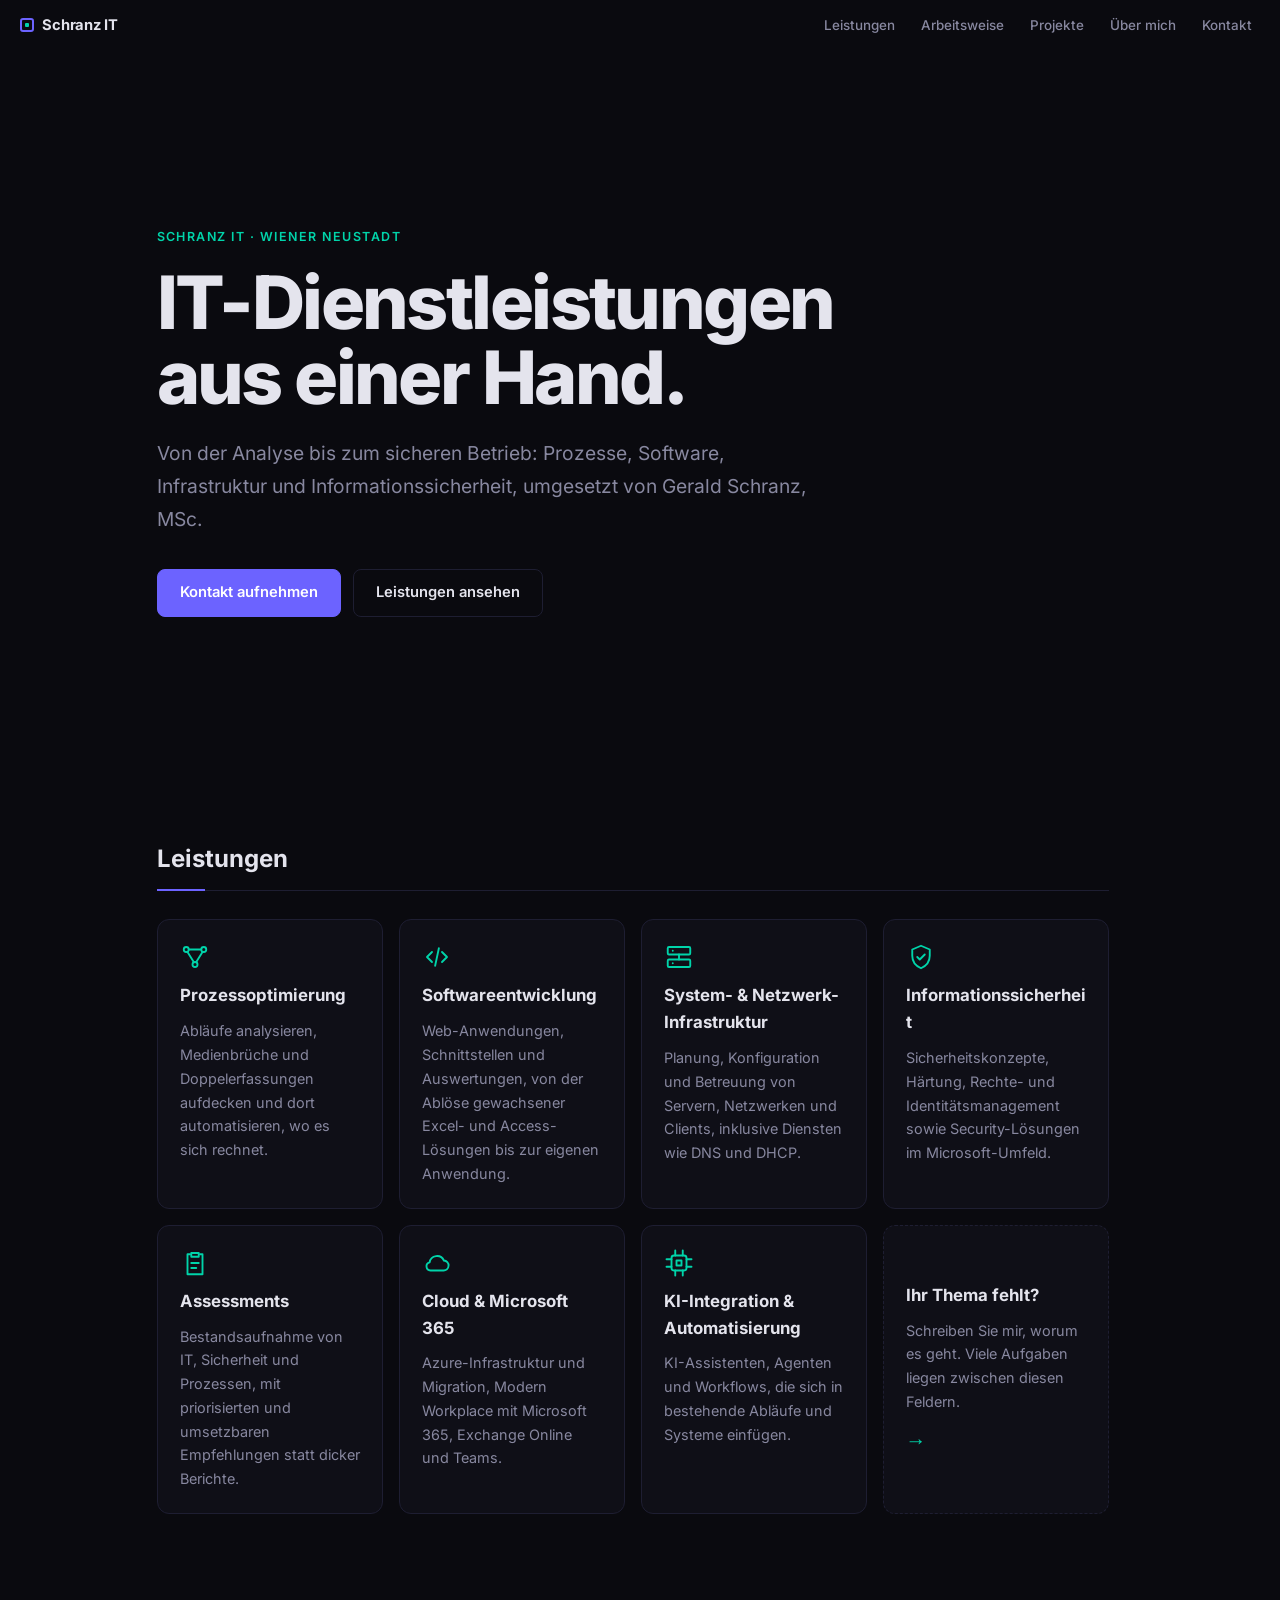
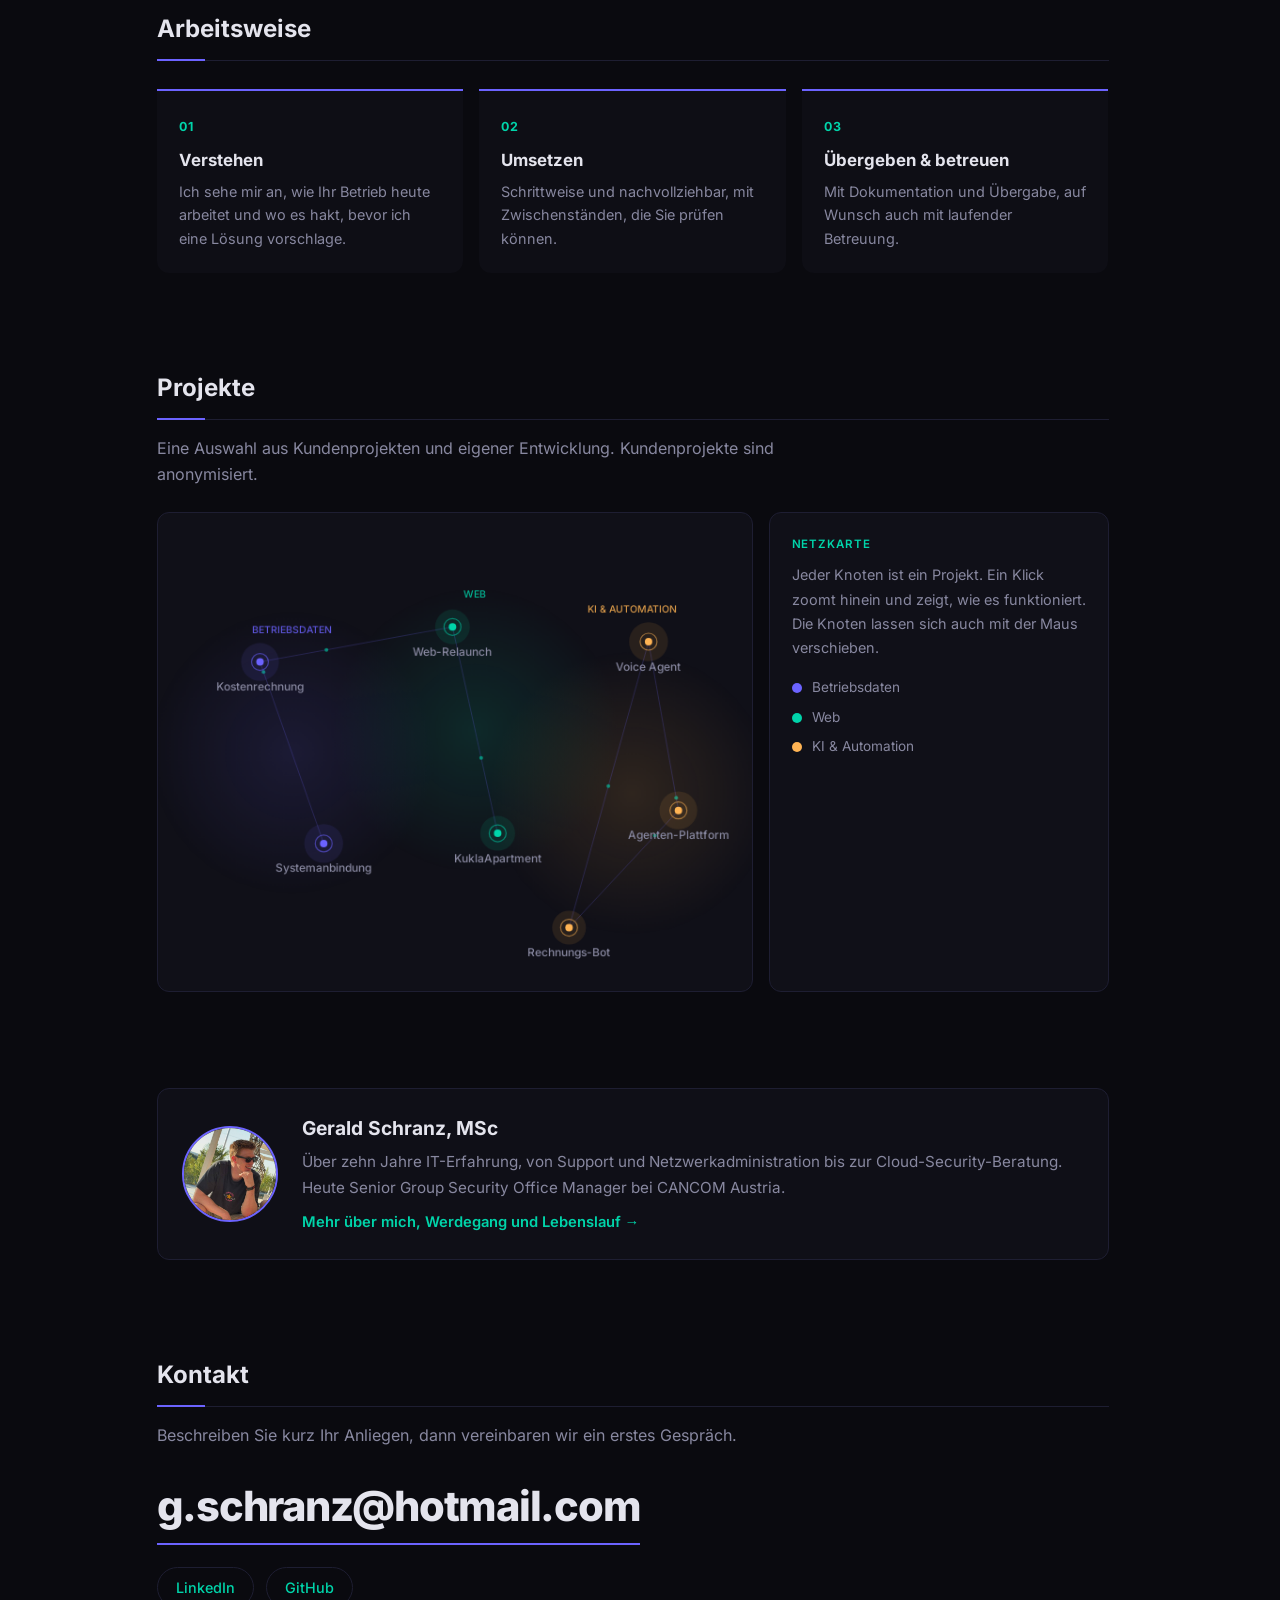
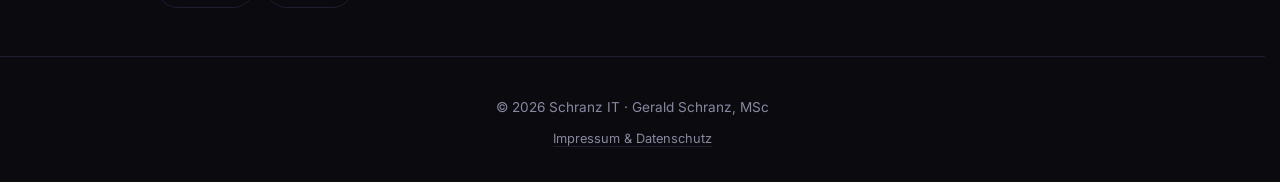
==== commit d48979e5: "Navigation überarbeitet: einheitlich auf beiden Seiten, aktiver Abschnitt, Handy-Menü, Ein-/Ausblend" ====
--- a/index.html
+++ b/index.html
@@ -126,9 +126,12 @@
 
   <div id="progress-bar"></div>
 
-  <nav aria-label="Hauptnavigation">
-    <a class="nav-brand" href="index.html" aria-label="Schranz IT – Startseite"><span class="nav-mark" aria-hidden="true"></span>Schranz IT</a>
-    <div class="nav-links">
+  <nav id="site-nav" aria-label="Hauptnavigation">
+    <a class="nav-brand" href="#top" aria-label="Schranz IT – Startseite"><span class="nav-mark" aria-hidden="true"></span>Schranz IT</a>
+    <button type="button" class="nav-toggle" aria-expanded="false" aria-controls="nav-links" aria-label="Menü öffnen">
+      <span class="nav-toggle-bar" aria-hidden="true"></span>
+    </button>
+    <div class="nav-links" id="nav-links">
       <a href="#services">Leistungen</a>
       <a href="#approach">Arbeitsweise</a>
       <a href="#projects">Projekte</a>
--- a/style.css
+++ b/style.css
@@ -417,34 +417,29 @@
 footer .legal-section a:hover { color: #fff; }
 
 /* ── Navigation ── */
-nav {
+html { scroll-padding-top: 68px; }
+#site-nav {
   position: fixed;
   top: 0; left: 0; right: 0;
   z-index: 100;
   display: flex;
   align-items: center;
   gap: 12px;
-  padding: 8px 16px;
-  background: var(--bg);
-  border-bottom: 1px solid var(--border);
-}
-.nav-links {
-  display: flex;
-  gap: 4px;
-  margin-left: auto;
-  min-width: 0;
-  overflow-x: auto;
-  -webkit-overflow-scrolling: touch;
-  scrollbar-width: none;
-}
-.nav-links::-webkit-scrollbar { display: none; }
-nav .nav-brand {
+  height: 52px;
+  padding: 0 16px;
+  background: rgba(10,10,15,0);
+  border-bottom: 1px solid transparent;
+  transition: transform .35s cubic-bezier(.2,.8,.3,1), background .3s, border-color .3s;
+}
+#site-nav.is-scrolled { background: rgba(10,10,15,.94); border-bottom-color: var(--border); }
+#site-nav.is-hidden { transform: translateY(-100%); }
+.nav-links { display: flex; gap: 2px; margin-left: auto; }
+#site-nav .nav-brand {
   display: inline-flex; align-items: center; gap: 8px;
   flex-shrink: 0;
-  color: var(--text); font-weight: 700; font-size: .9rem; letter-spacing: -.01em;
+  color: var(--text); font-weight: 700; font-size: .92rem; letter-spacing: -.01em;
   padding: 6px 4px;
 }
-nav .nav-brand:hover { background: none; color: var(--text); }
 .nav-mark {
   width: 14px; height: 14px; border: 2px solid var(--accent); border-radius: 3px;
   position: relative;
@@ -452,19 +447,76 @@
 .nav-mark::after {
   content: ''; position: absolute; inset: 3px; background: var(--accent2); border-radius: 1px;
 }
-nav a {
-  font-size: .78rem;
+.nav-links a {
+  position: relative;
+  font-size: .84rem;
   font-weight: 500;
-  padding: 6px 12px;
+  padding: 8px 12px;
   border-radius: 8px;
   color: var(--text-dim);
   white-space: nowrap;
-  transition: all .2s;
-}
-nav a:hover {
-  color: var(--text);
-  background: var(--bg-hover);
-}
+  transition: color .2s, background .2s;
+}
+.nav-links a:hover { color: var(--text); background: var(--bg-hover); }
+.nav-links a.is-active, .nav-links a[aria-current="page"] { color: var(--text); }
+.nav-links a.is-active::after, .nav-links a[aria-current="page"]::after {
+  content: ''; position: absolute; left: 12px; right: 12px; bottom: 2px;
+  height: 2px; border-radius: 2px; background: var(--accent);
+}
+.nav-toggle {
+  display: none;
+  margin-left: auto;
+  width: 40px; height: 40px;
+  background: none; border: 1px solid var(--border); border-radius: 8px;
+  cursor: pointer; position: relative;
+}
+.nav-toggle-bar, .nav-toggle-bar::before, .nav-toggle-bar::after {
+  position: absolute; left: 50%; width: 18px; height: 2px; margin-left: -9px;
+  background: var(--text); border-radius: 2px;
+  transition: transform .25s, opacity .2s;
+}
+.nav-toggle-bar { top: 50%; margin-top: -1px; }
+.nav-toggle-bar::before, .nav-toggle-bar::after { content: ''; left: 0; margin-left: 0; }
+.nav-toggle-bar::before { transform: translateY(-6px); }
+.nav-toggle-bar::after { transform: translateY(6px); }
+.nav-toggle[aria-expanded="true"] .nav-toggle-bar { background: transparent; }
+.nav-toggle[aria-expanded="true"] .nav-toggle-bar::before { transform: rotate(45deg); background: var(--text); }
+.nav-toggle[aria-expanded="true"] .nav-toggle-bar::after { transform: rotate(-45deg); background: var(--text); }
+.nav-toggle:focus-visible, .nav-links a:focus-visible, #site-nav .nav-brand:focus-visible {
+  outline: 2px solid var(--accent2); outline-offset: 2px;
+}
+
+@media (max-width: 760px) {
+  .nav-toggle { display: block; }
+  .nav-links {
+    position: absolute; top: 100%; left: 0; right: 0;
+    flex-direction: column; gap: 0;
+    margin: 0; padding: 8px 12px 14px;
+    background: var(--bg);
+    border-bottom: 1px solid var(--border);
+    opacity: 0; visibility: hidden; transform: translateY(-8px);
+    transition: opacity .2s, transform .2s, visibility 0s .2s;
+  }
+  #site-nav.is-open { background: var(--bg); border-bottom-color: var(--border); }
+  #site-nav.is-open .nav-links { opacity: 1; visibility: visible; transform: none; transition: opacity .2s, transform .2s; }
+  .nav-links a { font-size: 1rem; padding: 13px 8px; border-radius: 6px; }
+  .nav-links a.is-active::after, .nav-links a[aria-current="page"]::after {
+    left: 0; right: auto; top: 12px; bottom: 12px; width: 3px; height: auto;
+  }
+}
+
+/* Sprungleiste auf der Über-mich-Seite */
+.subnav {
+  display: flex; flex-wrap: wrap; gap: 8px;
+  padding: 4px 0 8px;
+}
+.subnav a {
+  font-size: .82rem; font-weight: 500; color: var(--text-dim);
+  padding: 6px 14px; border: 1px solid var(--border); border-radius: 100px;
+  transition: color .2s, border-color .2s;
+}
+.subnav a:hover { color: var(--text); border-color: var(--accent); }
+@media print { .subnav, #site-nav { display: none !important; } }
 
 /* ── Padding für fixed Nav ── */
 body { padding-top: 52px; }
@@ -486,6 +538,9 @@
 html.intro-run nav, html.intro-run header, html.intro-run main, html.intro-run footer {
   transform-origin: 50% 0;
   transition: opacity 1.1s ease, transform 1.4s cubic-bezier(.16, .84, .3, 1);
+}
+html.intro-run #site-nav {
+  transition: opacity 1.1s ease, transform 1.4s cubic-bezier(.16, .84, .3, 1), background .3s, border-color .3s;
 }
 html.intro-hold nav, html.intro-hold header, html.intro-hold main, html.intro-hold footer {
   opacity: 0;
@@ -632,7 +687,6 @@
   .skills-grid { grid-template-columns: 1fr 1fr; }
   .lang-grid { grid-template-columns: 1fr 1fr; }
   .header-links a { padding: 8px 14px; font-size: .82rem; }
-  nav a { padding: 6px 10px; font-size: .72rem; }
 }
 @media (prefers-reduced-motion: reduce) {
   html { scroll-behavior: auto; }
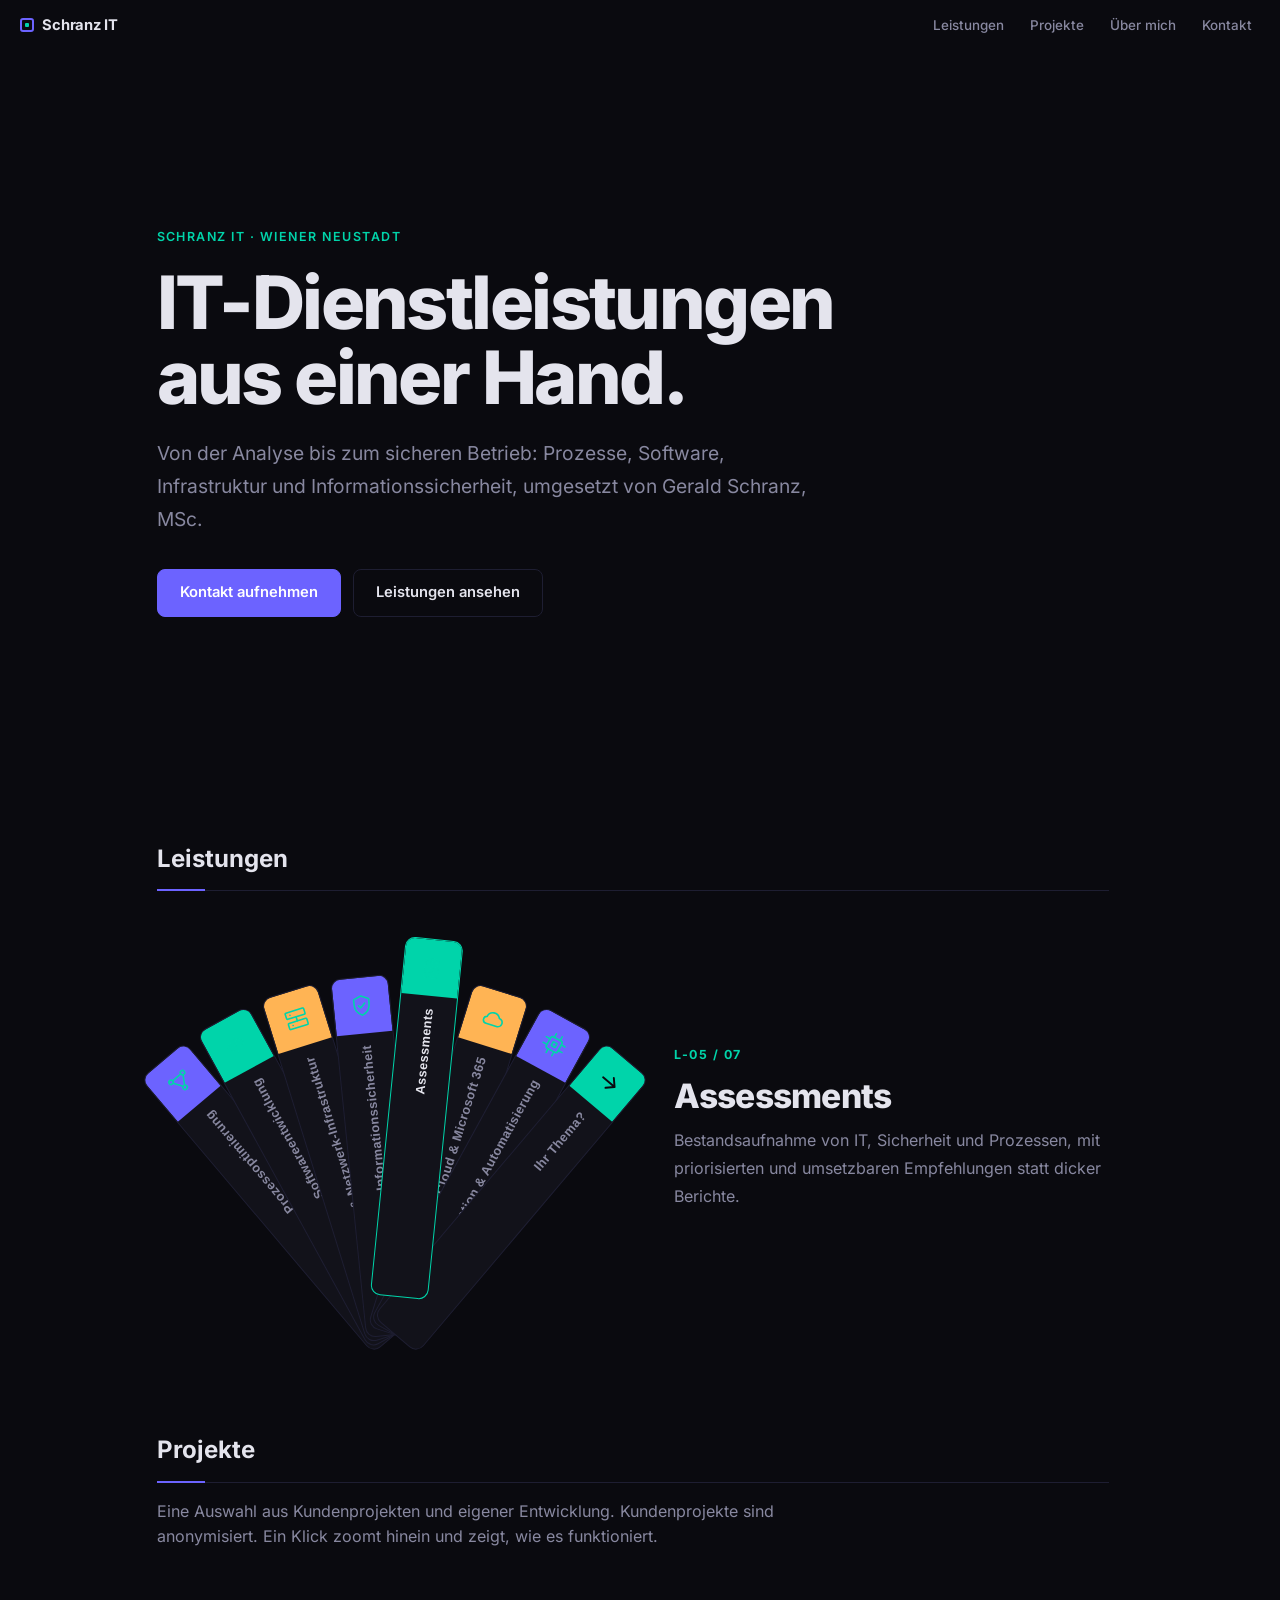
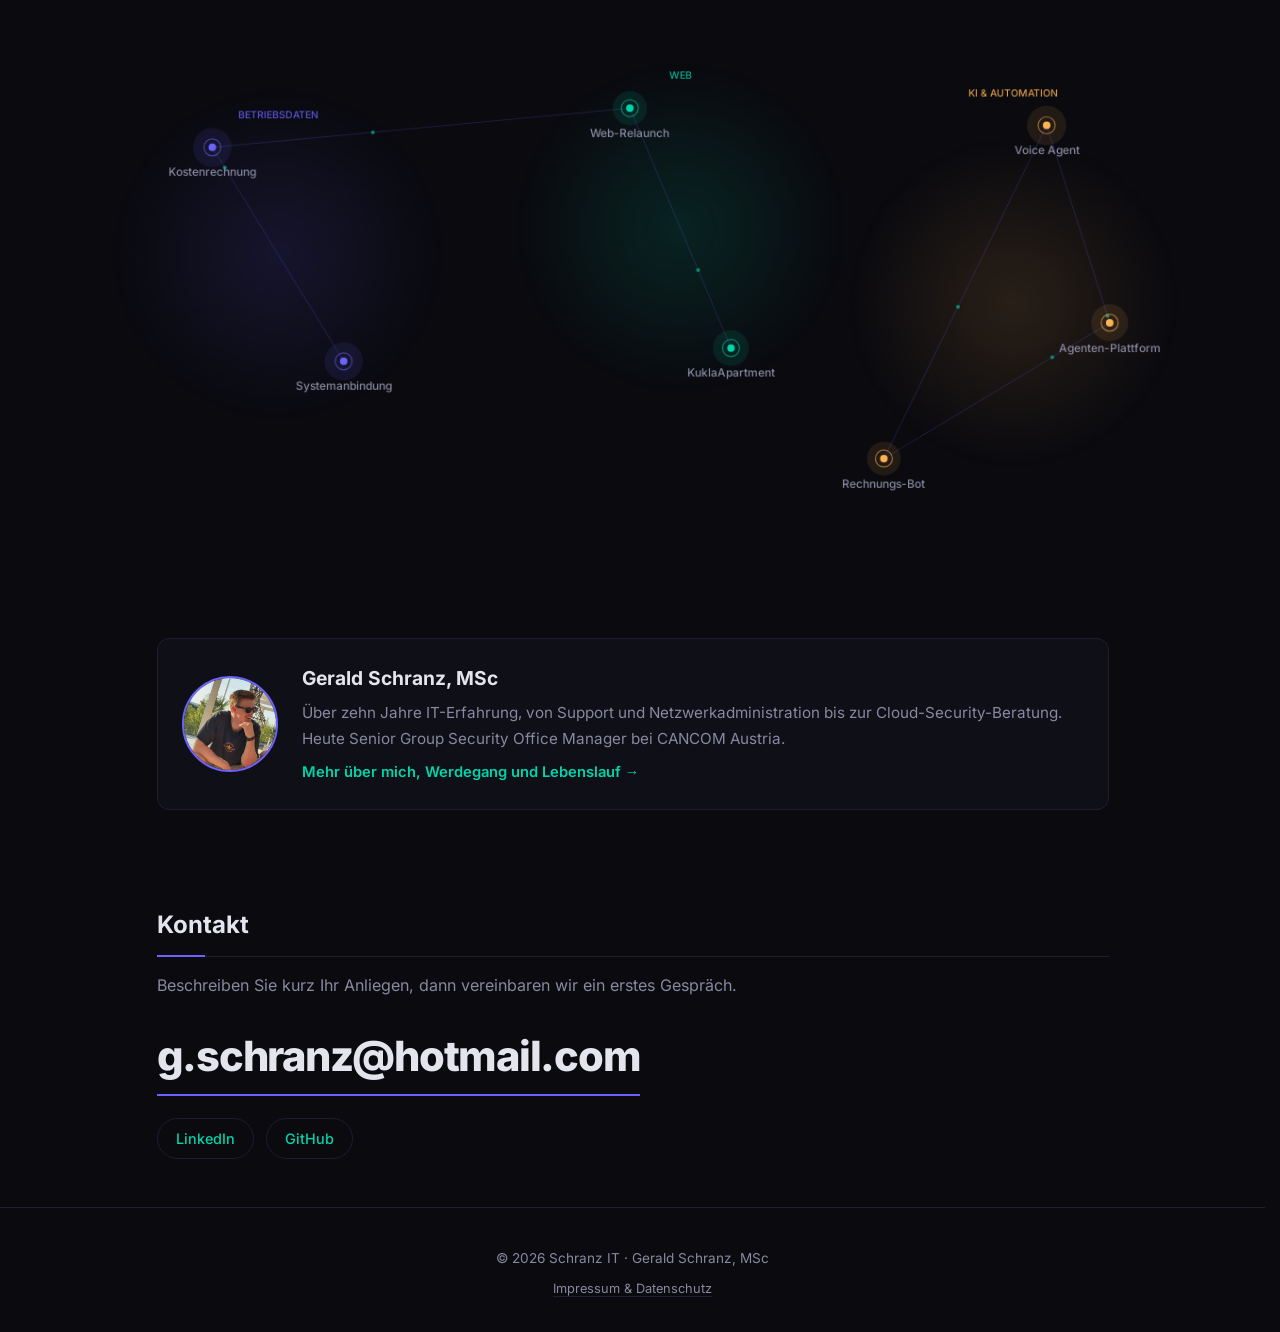
==== commit cc8a5a58: "Leistungen als animierter Probenfächer, Arbeitsweise und Netzkarten-Erklärung entfernt Klick-Hinweis" ====
--- a/index.html
+++ b/index.html
@@ -133,7 +133,6 @@
     </button>
     <div class="nav-links" id="nav-links">
       <a href="#services">Leistungen</a>
-      <a href="#approach">Arbeitsweise</a>
       <a href="#projects">Projekte</a>
       <a href="ueber-mich.html">Über mich</a>
       <a href="#contact">Kontakt</a>
@@ -157,7 +156,11 @@
     <!-- Leistungen -->
     <section id="services" class="reveal">
       <h2>Leistungen</h2>
-      <div class="svc-grid">
+      <div class="fan-wrap" id="fan">
+        <div class="fan-stage" role="tablist" aria-label="Leistungen"></div>
+        <div class="fan-detail" role="tabpanel" aria-live="polite"></div>
+      </div>
+      <div class="svc-grid" id="svc-list">
         <article class="svc-card">
           <svg class="svc-icon" viewBox="0 0 24 24" fill="none" stroke="currentColor" stroke-width="1.5" stroke-linecap="round" stroke-linejoin="round" aria-hidden="true"><circle cx="5" cy="6" r="2"/><circle cx="19" cy="6" r="2"/><circle cx="12" cy="18" r="2"/><path d="M7 6h10M6 8l5 8M18 8l-5 8"/></svg>
           <h3>Prozessoptimierung</h3>
@@ -201,20 +204,10 @@
       </div>
     </section>
 
-    <!-- Arbeitsweise -->
-    <section id="approach" class="reveal">
-      <h2>Arbeitsweise</h2>
-      <ol class="steps">
-        <li><span class="step-n">01</span><h3>Verstehen</h3><p>Ich sehe mir an, wie Ihr Betrieb heute arbeitet und wo es hakt, bevor ich eine Lösung vorschlage.</p></li>
-        <li><span class="step-n">02</span><h3>Umsetzen</h3><p>Schrittweise und nachvollziehbar, mit Zwischenständen, die Sie prüfen können.</p></li>
-        <li><span class="step-n">03</span><h3>Übergeben & betreuen</h3><p>Mit Dokumentation und Übergabe, auf Wunsch auch mit laufender Betreuung.</p></li>
-      </ol>
-    </section>
-
     <!-- Projects -->
     <section id="projects" class="reveal">
       <h2>Projekte</h2>
-      <p class="sec-lead">Eine Auswahl aus Kundenprojekten und eigener Entwicklung. Kundenprojekte sind anonymisiert.</p>
+      <p class="sec-lead">Eine Auswahl aus Kundenprojekten und eigener Entwicklung. Kundenprojekte sind anonymisiert. Ein Klick zoomt hinein und zeigt, wie es funktioniert.</p>
       <div class="pf" id="pf" data-state="map">
         <div class="pf-stage">
           <canvas aria-hidden="true"></canvas>
@@ -308,6 +301,7 @@
   </footer>
 
   <script src="site.js"></script>
+  <script src="services.js" defer></script>
   <script src="portfolio.js" defer></script>
   <script src="circuit.js" defer></script>
 </body>
--- a/style.css
+++ b/style.css
@@ -326,22 +326,32 @@
 }
 
 /* ── Projekt-Netzkarte ── */
-.pf { display: grid; grid-template-columns: minmax(0, 1fr) 340px; gap: 16px; align-items: stretch; }
+/* Offen und randlos über die volle Fensterbreite; --col-left/--col-w setzt portfolio.js */
+.pf {
+  position: relative;
+  width: 100vw; margin-left: calc(50% - 50vw);
+  --col-left: 24px; --col-w: 952px;
+  padding-bottom: 8px;
+}
 .pf-stage {
-  position: relative; height: 480px; min-width: 0;
-  background: var(--bg-card); border: 1px solid var(--border); border-radius: var(--radius);
-  overflow: hidden;
+  position: relative; height: 560px; min-width: 0;
+  touch-action: pan-y; -webkit-user-select: none; user-select: none;
 }
 .pf-stage canvas { position: absolute; inset: 0; width: 100%; height: 100%; display: block; }
-.pf-stage { touch-action: pan-y; -webkit-user-select: none; user-select: none; }
 .pf-node {
   position: absolute; width: 1px; height: 1px; padding: 0; margin: -1px;
   overflow: hidden; clip: rect(0 0 0 0); white-space: nowrap; border: 0;
 }
 .pf[data-state="scene"] .pf-node { display: none; }
 .pf-panel {
-  background: var(--bg-card); border: 1px solid var(--border); border-radius: var(--radius);
-  padding: 22px; display: flex; flex-direction: column; gap: 10px; align-content: flex-start;
+  position: absolute; z-index: 2;
+  display: flex; flex-direction: column; gap: 10px; align-content: flex-start;
+}
+.pf[data-state="map"] .pf-panel { display: none; }
+/* Projekt: Text rechts neben der Animation, ohne Kasten */
+.pf[data-state="scene"] .pf-panel {
+  left: calc(var(--col-left) + var(--col-w) - 320px); width: 320px;
+  top: 280px; transform: translateY(-50%);
 }
 .pf-eyebrow { font-size: .72rem; text-transform: uppercase; letter-spacing: .08em; color: var(--accent2); font-weight: 600; }
 .pf-title { font-size: 1.25rem; font-weight: 700; outline: none; }
@@ -350,9 +360,6 @@
   border: 1px solid rgba(255,180,84,.4); border-radius: 6px; padding: 2px 8px;
 }
 .pf-text { font-size: .9rem; line-height: 1.7; color: var(--text-dim); }
-.pf-legend { list-style: none; display: grid; gap: 8px; margin-top: 6px; font-size: .85rem; color: var(--text-dim); }
-.pf-legend li { display: flex; align-items: center; gap: 10px; }
-.pf-legend i { width: 10px; height: 10px; border-radius: 50%; display: inline-block; }
 .pf-panel .tech-stack { display: flex; flex-wrap: wrap; gap: 4px; margin-top: 4px; }
 .pf-panel .tech-stack span {
   font-size: .75rem; padding: 2px 8px; border-radius: 4px;
@@ -367,8 +374,12 @@
 .pf-back:hover { border-color: var(--accent); }
 html.pf-on .pf-list { display: none; }
 @media (max-width: 900px) {
-  .pf { grid-template-columns: 1fr; }
-  .pf-stage { height: 560px; }
+  .pf { padding-bottom: 0; }
+  .pf-stage { height: 540px; }
+  .pf-panel, .pf[data-state="map"] .pf-panel, .pf[data-state="scene"] .pf-panel {
+    position: static; transform: none;
+    width: auto; margin: 8px var(--col-left) 0;
+  }
 }
 @media (max-width: 480px) { .pf-stage { height: 520px; } }
 
@@ -725,7 +736,6 @@
   min-height: min(calc(88vh - 52px), 820px);
   display: flex; align-items: center;
   overflow: visible;
-  cursor: crosshair;
 }
 header.hero .container { width: 100%; padding-top: 72px; padding-bottom: 72px; }
 .hero-eyebrow {
@@ -741,7 +751,7 @@
   margin-top: 22px; max-width: 56ch;
   font-size: clamp(1.02rem, 1.6vw, 1.2rem); line-height: 1.7; color: var(--text-dim);
 }
-.hero-actions { display: flex; flex-wrap: wrap; gap: 12px; margin-top: 34px; cursor: auto; }
+.hero-actions { display: flex; flex-wrap: wrap; gap: 12px; margin-top: 34px; }
 .btn {
   display: inline-flex; align-items: center; justify-content: center;
   padding: 11px 22px; border-radius: 8px; border: 1px solid var(--border);
@@ -775,15 +785,6 @@
 .svc-cta:hover { color: inherit; }
 .svc-cta-arrow { color: var(--accent2); font-size: 1.3rem; }
 
-.steps { list-style: none; display: grid; grid-template-columns: repeat(3, minmax(0, 1fr)); gap: 16px; counter-reset: none; }
-.steps li {
-  padding: 22px; border-top: 2px solid var(--accent);
-  background: rgba(18,18,26,.6); border-radius: 0 0 var(--radius) var(--radius);
-}
-.step-n { font-size: .78rem; font-weight: 700; letter-spacing: .1em; color: var(--accent2); }
-.steps h3 { font-size: 1.05rem; margin: 8px 0 6px; }
-.steps p { font-size: .9rem; line-height: 1.65; color: var(--text-dim); }
-
 .teaser {
   display: flex; gap: 24px; align-items: center;
   padding: 24px; border: 1px solid var(--border); border-radius: var(--radius);
@@ -813,9 +814,8 @@
 .contact-links a:hover { border-color: var(--accent); color: var(--text); }
 
 /* Karten auf der Startseite leicht transparent, damit der Schaltkreis dezent durchscheint */
-.page-home .pf-stage, .page-home .pf-panel { background: rgba(18,18,26,.86); }
-
-/* ── Platinen-Effekt (Klick im Hero) ── */
+
+/* ── Platinen-Effekt (Klick in den Hintergrund) ── */
 #circuit-fx {
   position: fixed; inset: 0; z-index: -1;
   pointer-events: none; opacity: 0;
@@ -829,7 +829,6 @@
 #circuit-fx video { mix-blend-mode: screen; }
 
 @media (max-width: 760px) {
-  .steps { grid-template-columns: 1fr; }
   .teaser { flex-direction: column; align-items: flex-start; }
   header.hero { min-height: min(calc(78vh - 52px), 640px); }
   header.hero .container { padding-top: 48px; padding-bottom: 48px; }
@@ -838,3 +837,78 @@
 @media print {
   #circuit-fx, #hero-splash { display: none !important; }
 }
+
+/* ── Leistungen: Probenfächer ── */
+.fan-wrap {
+  display: grid;
+  grid-template-columns: minmax(0, 1.1fr) minmax(0, 1fr);
+  gap: 24px 40px;
+  align-items: center;
+}
+.fan-stage {
+  --h: 360px; --w: 58px; --step: 11.5deg; --c: 3.5;
+  position: relative;
+  height: calc(var(--h) + 56px);
+  min-width: 0;
+}
+.fan-strip {
+  --a: calc((var(--i) - var(--c)) * var(--step));
+  --col: var(--accent);
+  position: absolute; left: 50%; bottom: 0;
+  width: var(--w); height: var(--h); margin-left: calc(var(--w) / -2);
+  padding: 0; cursor: pointer; text-align: center; color: var(--text-dim);
+  background: var(--bg-card);
+  border: 1px solid var(--border); border-radius: 10px;
+  transform-origin: 50% 100%;
+  transform: rotate(0deg);
+  display: flex; flex-direction: column; align-items: center;
+  overflow: hidden;
+  transition: transform .9s cubic-bezier(.2,.8,.2,1) calc(var(--i) * 60ms), border-color .25s, color .25s;
+}
+.fan-strip:nth-child(3n+2) { --col: var(--accent2); }
+.fan-strip:nth-child(3n) { --col: #ffb454; }
+.fan-stage.is-open .fan-strip { transform: rotate(var(--a)); }
+.fan-stage.is-open .fan-strip:hover:not(.is-sel), .fan-stage.is-open .fan-strip:focus-visible:not(.is-sel) {
+  transform: rotate(var(--a)) translateY(-16px);
+  transition-delay: 0s; transition-duration: .3s;
+  color: var(--text); border-color: var(--col);
+}
+.fan-stage.is-open .fan-strip.is-sel {
+  transform: rotate(var(--a)) translateY(-38px);
+  transition-delay: 0s; transition-duration: .45s;
+  color: var(--text); border-color: var(--col); z-index: 5;
+}
+.fan-strip:focus-visible { outline: 2px solid var(--accent2); outline-offset: 3px; }
+.fan-cap {
+  flex: none; width: 100%; aspect-ratio: 1; display: flex; align-items: center; justify-content: center;
+  background: var(--col); color: #0a0a0f;
+}
+.fan-cap svg { width: 46%; height: 46%; }
+.fan-name {
+  flex: 1; display: flex; align-items: center; justify-content: flex-end; min-height: 0;
+  writing-mode: vertical-rl; transform: rotate(180deg);
+  font-size: .8rem; font-weight: 600; letter-spacing: .03em; white-space: nowrap;
+  padding: 12px 0;
+}
+.fan-detail { min-width: 0; min-height: 250px; display: flex; flex-direction: column; justify-content: center; gap: 12px; }
+.fan-detail.swap > * { animation: fanSwap .45s cubic-bezier(.2,.8,.2,1) both; }
+.fan-detail.swap > *:nth-child(2) { animation-delay: .05s; }
+.fan-detail.swap > *:nth-child(3) { animation-delay: .1s; }
+@keyframes fanSwap { from { opacity: 0; transform: translateY(12px); } to { opacity: 1; transform: none; } }
+.fan-num { font-size: .78rem; font-weight: 700; letter-spacing: .12em; color: var(--accent2); }
+.fan-detail h3 { font-size: clamp(1.5rem, 3vw, 2.1rem); line-height: 1.12; letter-spacing: -.02em; font-weight: 800; }
+.fan-detail p { color: var(--text-dim); font-size: 1rem; line-height: 1.75; max-width: 46ch; }
+.fan-detail .btn { align-self: flex-start; margin-top: 4px; }
+html.fan-on .svc-grid {
+  position: absolute; width: 1px; height: 1px; margin: -1px; padding: 0; overflow: hidden; clip: rect(0 0 0 0); white-space: nowrap; border: 0;
+}
+@media (max-width: 860px) {
+  .fan-wrap { grid-template-columns: 1fr; }
+  .fan-stage { --h: 250px; --w: 42px; --step: 10deg; }
+  .fan-detail { min-height: 0; }
+  .fan-name { font-size: .72rem; }
+}
+@media (prefers-reduced-motion: reduce) {
+  .fan-strip, .fan-stage.is-open .fan-strip { transition: none; }
+  .fan-detail.swap > * { animation: none; }
+}
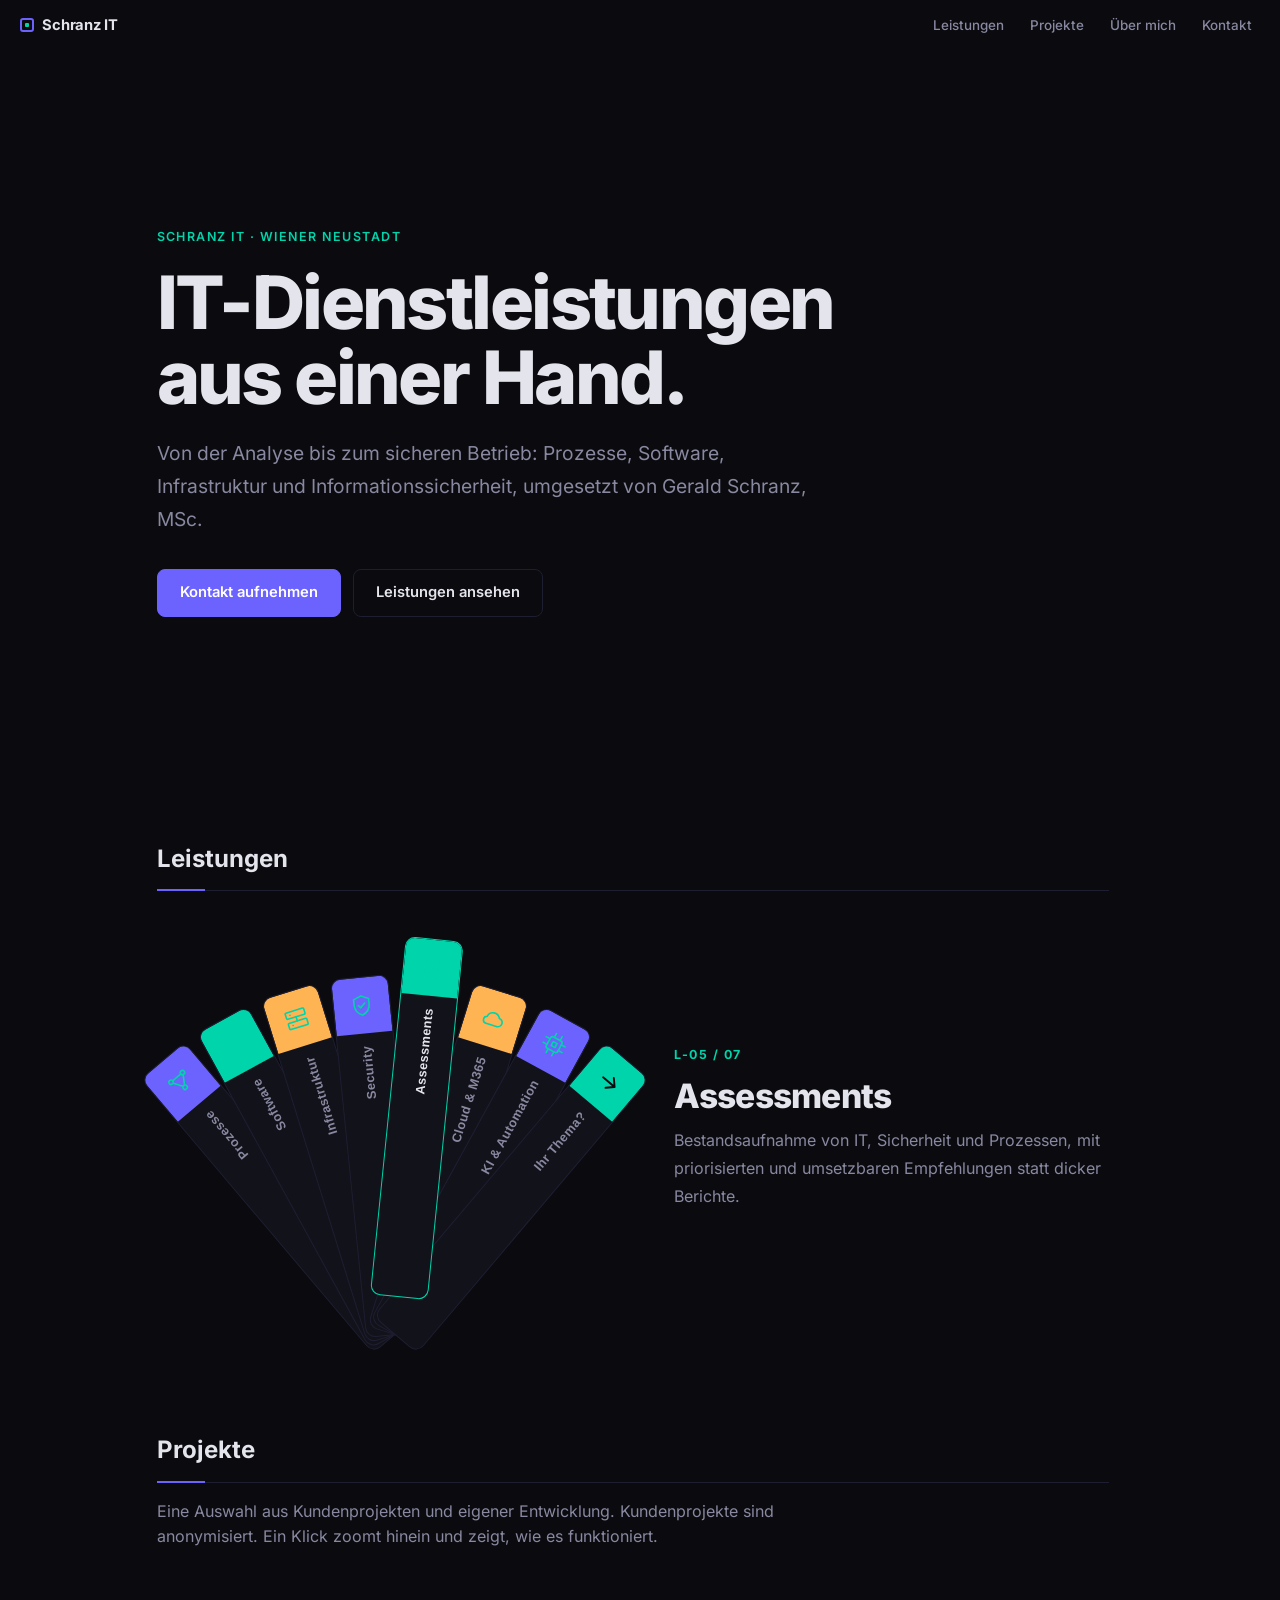
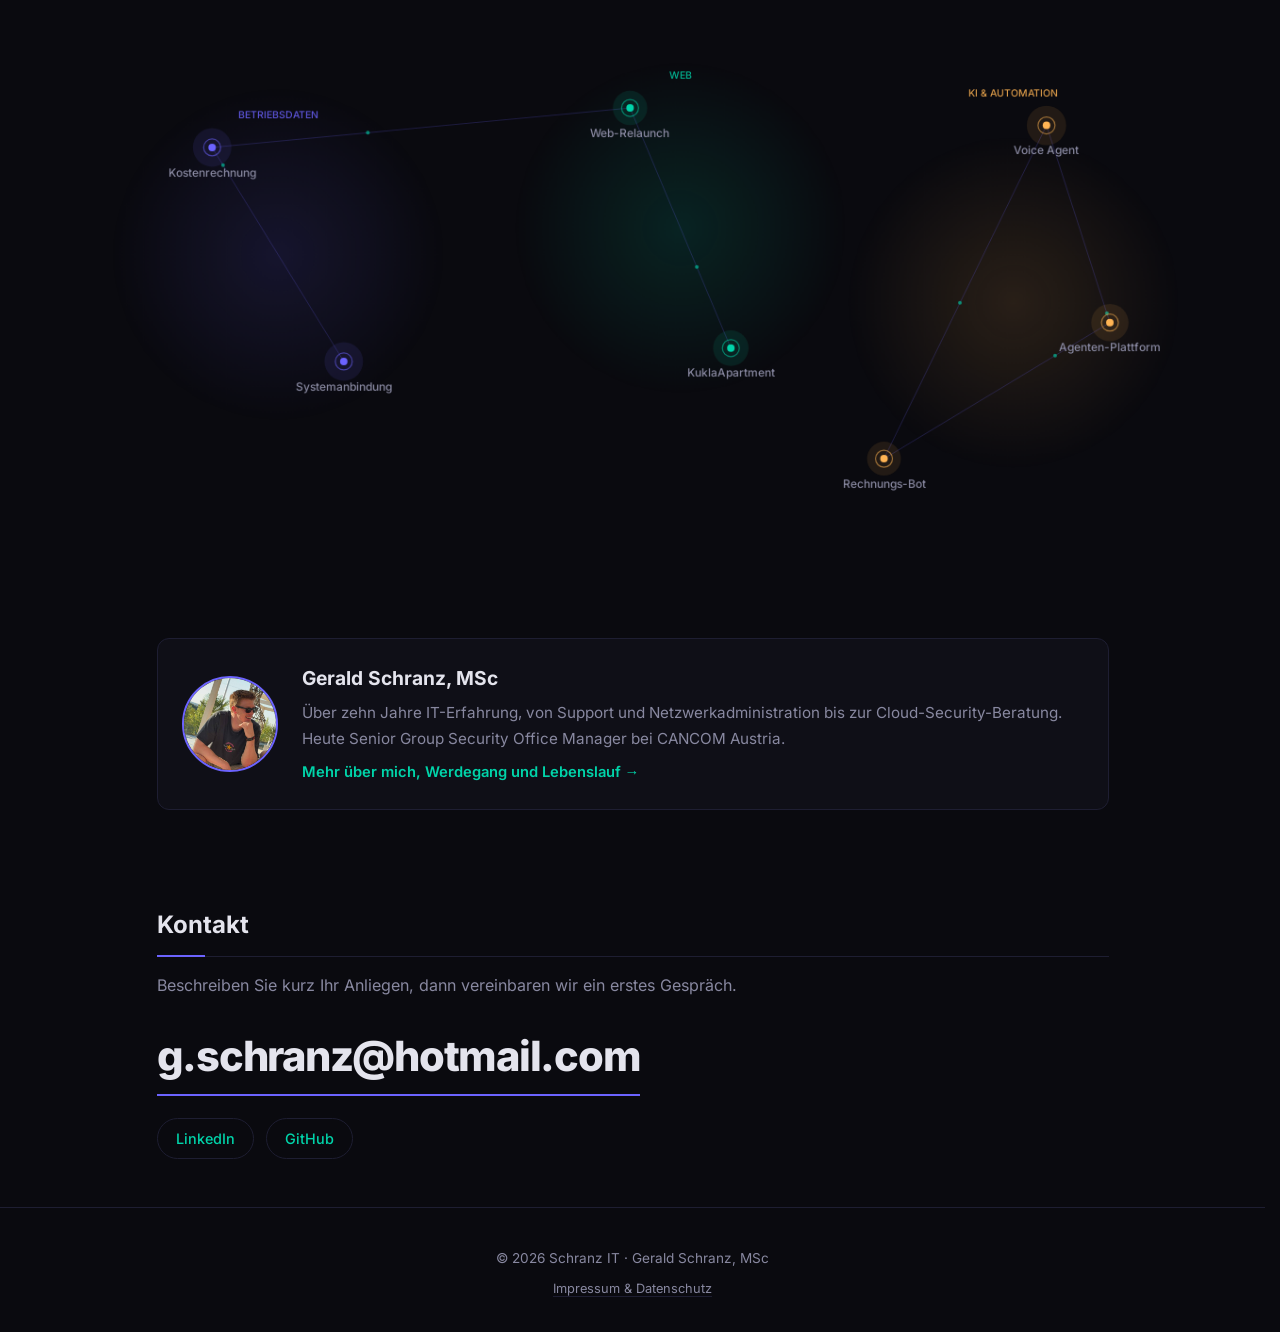
==== commit 71bf8bac: "Probenfächer: Kurzbezeichnungen auf den Streifen, README ergänzt Co-Authored-By: Claude Sonnet 5.5 <" ====
--- a/index.html
+++ b/index.html
@@ -161,37 +161,37 @@
         <div class="fan-detail" role="tabpanel" aria-live="polite"></div>
       </div>
       <div class="svc-grid" id="svc-list">
-        <article class="svc-card">
+        <article class="svc-card" data-short="Prozesse">
           <svg class="svc-icon" viewBox="0 0 24 24" fill="none" stroke="currentColor" stroke-width="1.5" stroke-linecap="round" stroke-linejoin="round" aria-hidden="true"><circle cx="5" cy="6" r="2"/><circle cx="19" cy="6" r="2"/><circle cx="12" cy="18" r="2"/><path d="M7 6h10M6 8l5 8M18 8l-5 8"/></svg>
           <h3>Prozessoptimierung</h3>
           <p>Abläufe analysieren, Medienbrüche und Doppelerfassungen aufdecken und dort automatisieren, wo es sich rechnet.</p>
         </article>
-        <article class="svc-card">
+        <article class="svc-card" data-short="Software">
           <svg class="svc-icon" viewBox="0 0 24 24" fill="none" stroke="currentColor" stroke-width="1.5" stroke-linecap="round" stroke-linejoin="round" aria-hidden="true"><path d="M8 8l-4 4 4 4M16 8l4 4-4 4M13.5 5l-3 14"/></svg>
           <h3>Softwareentwicklung</h3>
           <p>Web-Anwendungen, Schnittstellen und Auswertungen, von der Ablöse gewachsener Excel- und Access-Lösungen bis zur eigenen Anwendung.</p>
         </article>
-        <article class="svc-card">
+        <article class="svc-card" data-short="Infrastruktur">
           <svg class="svc-icon" viewBox="0 0 24 24" fill="none" stroke="currentColor" stroke-width="1.5" stroke-linecap="round" stroke-linejoin="round" aria-hidden="true"><rect x="3" y="4" width="18" height="6" rx="1"/><rect x="3" y="14" width="18" height="6" rx="1"/><path d="M7 7h.01M7 17h.01M12 10v4"/></svg>
           <h3>System- & Netzwerk-Infrastruktur</h3>
           <p>Planung, Konfiguration und Betreuung von Servern, Netzwerken und Clients, inklusive Diensten wie DNS und DHCP.</p>
         </article>
-        <article class="svc-card">
+        <article class="svc-card" data-short="Security">
           <svg class="svc-icon" viewBox="0 0 24 24" fill="none" stroke="currentColor" stroke-width="1.5" stroke-linecap="round" stroke-linejoin="round" aria-hidden="true"><path d="M12 3l7 3v5c0 4.5-3 8.2-7 10-4-1.8-7-5.5-7-10V6l7-3z"/><path d="M9 12l2 2 4-4"/></svg>
           <h3>Informationssicherheit</h3>
           <p>Sicherheitskonzepte, Härtung, Rechte- und Identitätsmanagement sowie Security-Lösungen im Microsoft-Umfeld.</p>
         </article>
-        <article class="svc-card">
+        <article class="svc-card" data-short="Assessments">
           <svg class="svc-icon" viewBox="0 0 24 24" fill="none" stroke="currentColor" stroke-width="1.5" stroke-linecap="round" stroke-linejoin="round" aria-hidden="true"><path d="M9 4h6v3H9z"/><path d="M8 5H6v16h12V5h-2"/><path d="M9 12h6M9 16h4"/></svg>
           <h3>Assessments</h3>
           <p>Bestandsaufnahme von IT, Sicherheit und Prozessen, mit priorisierten und umsetzbaren Empfehlungen statt dicker Berichte.</p>
         </article>
-        <article class="svc-card">
+        <article class="svc-card" data-short="Cloud &amp; M365">
           <svg class="svc-icon" viewBox="0 0 24 24" fill="none" stroke="currentColor" stroke-width="1.5" stroke-linecap="round" stroke-linejoin="round" aria-hidden="true"><path d="M7 18h10a4 4 0 0 0 .5-8 6 6 0 0 0-11.4 1.5A3.3 3.3 0 0 0 7 18z"/></svg>
           <h3>Cloud & Microsoft 365</h3>
           <p>Azure-Infrastruktur und Migration, Modern Workplace mit Microsoft 365, Exchange Online und Teams.</p>
         </article>
-        <article class="svc-card">
+        <article class="svc-card" data-short="KI &amp; Automation">
           <svg class="svc-icon" viewBox="0 0 24 24" fill="none" stroke="currentColor" stroke-width="1.5" stroke-linecap="round" stroke-linejoin="round" aria-hidden="true"><rect x="6" y="6" width="12" height="12" rx="2"/><path d="M9 2v4M15 2v4M9 18v4M15 18v4M2 9h4M2 15h4M18 9h4M18 15h4"/><path d="M10 10h4v4h-4z"/></svg>
           <h3>KI-Integration & Automatisierung</h3>
           <p>KI-Assistenten, Agenten und Workflows, die sich in bestehende Abläufe und Systeme einfügen.</p>
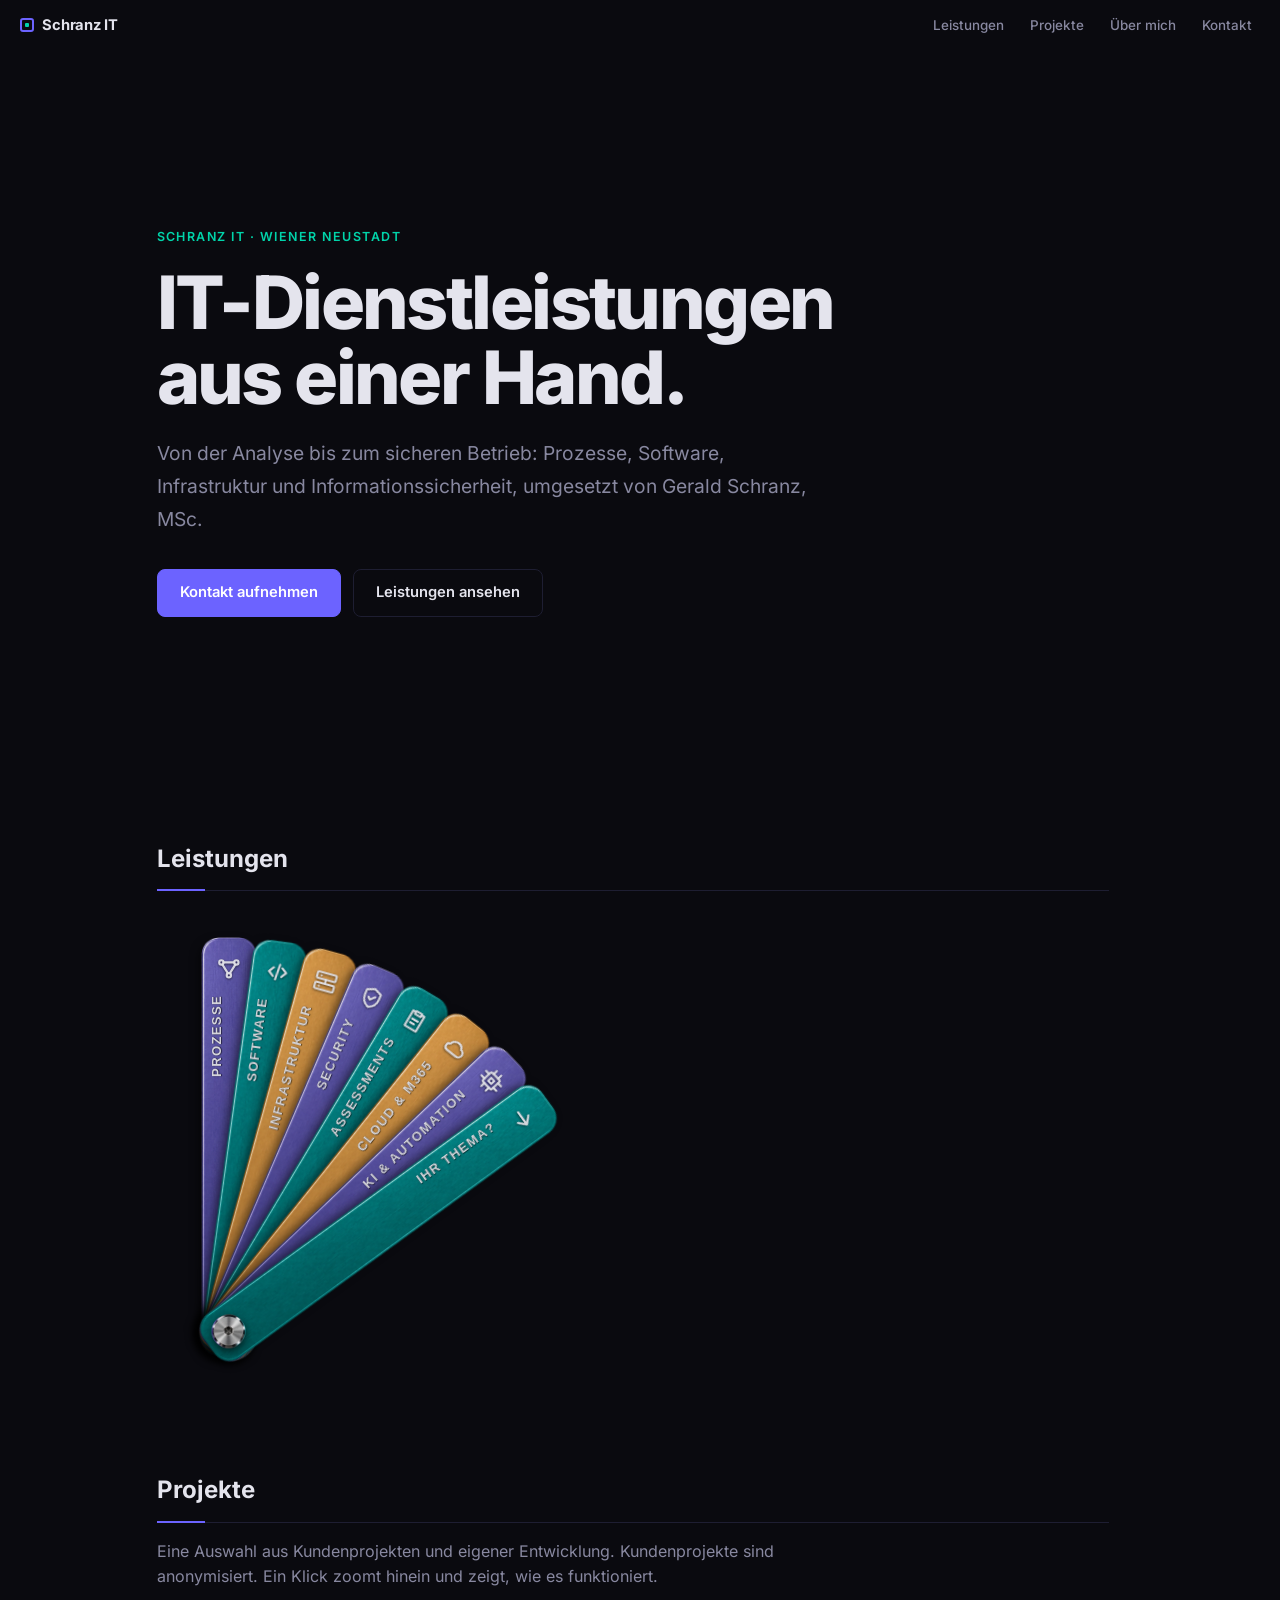
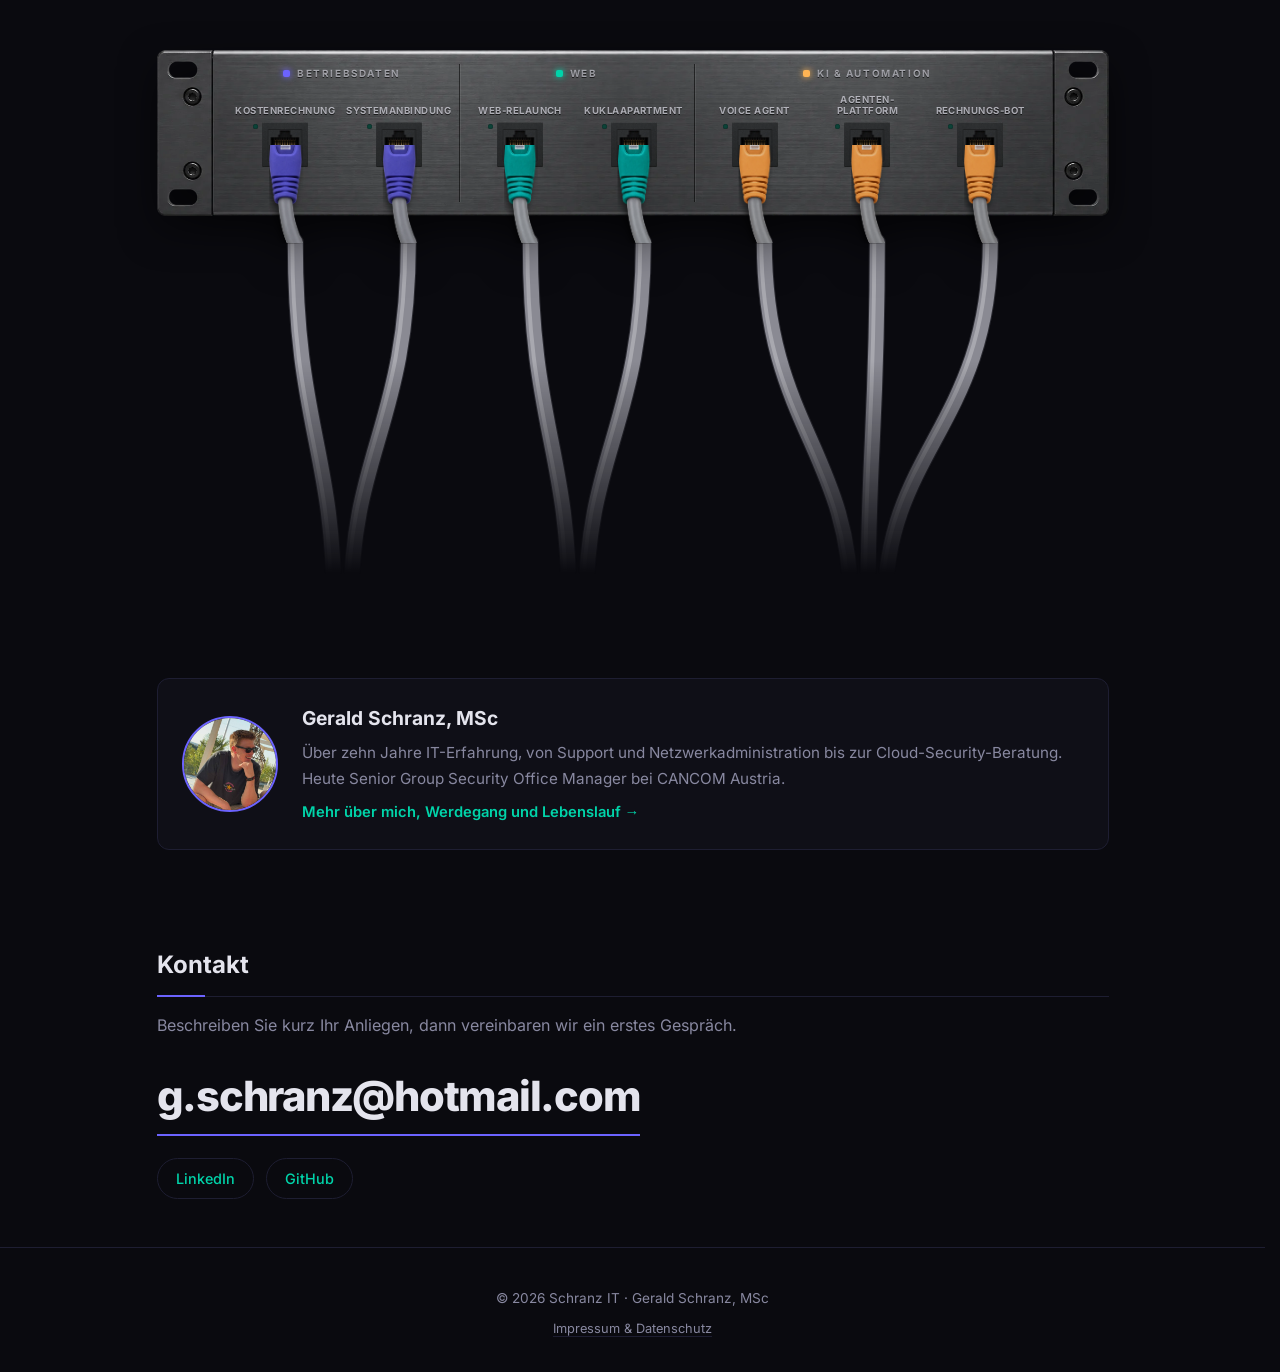
==== commit 664836af: "SEO: Sitemap, Canonical, Open Graph + JSON-LD für schranz-it.com - sitemap.xml ergänzt (Startseite +" ====
--- a/index.html
+++ b/index.html
@@ -5,6 +5,29 @@
   <meta name="viewport" content="width=device-width, initial-scale=1.0">
   <meta name="description" content="Schranz IT – IT-Dienstleistungen aus Wiener Neustadt: Prozessoptimierung, Softwareentwicklung, System- und Netzwerk-Infrastruktur, Informationssicherheit und Assessments.">
   <title>Schranz IT – IT-Dienstleistungen | Gerald Schranz, MSc</title>
+  <link rel="canonical" href="https://schranz-it.com/">
+  <meta property="og:type" content="website">
+  <meta property="og:site_name" content="Schranz IT">
+  <meta property="og:locale" content="de_AT">
+  <meta property="og:title" content="Schranz IT – IT-Dienstleistungen | Gerald Schranz, MSc">
+  <meta property="og:description" content="Prozessoptimierung, Softwareentwicklung, System- und Netzwerk-Infrastruktur, Informationssicherheit und Assessments aus Wiener Neustadt.">
+  <meta property="og:url" content="https://schranz-it.com/">
+  <meta name="twitter:card" content="summary">
+  <meta name="twitter:title" content="Schranz IT – IT-Dienstleistungen | Gerald Schranz, MSc">
+  <meta name="twitter:description" content="Prozessoptimierung, Softwareentwicklung, System- und Netzwerk-Infrastruktur, Informationssicherheit und Assessments aus Wiener Neustadt.">
+  <script type="application/ld+json">
+  {
+    "@context": "https://schema.org",
+    "@type": "ProfessionalService",
+    "name": "Schranz IT",
+    "url": "https://schranz-it.com/",
+    "description": "IT-Dienstleistungen aus Wiener Neustadt: Prozessoptimierung, Softwareentwicklung, System- und Netzwerk-Infrastruktur, Informationssicherheit und Assessments.",
+    "founder": { "@type": "Person", "name": "Gerald Schranz, MSc" },
+    "address": { "@type": "PostalAddress", "addressLocality": "Wiener Neustadt", "addressCountry": "AT" },
+    "areaServed": { "@type": "Country", "name": "Österreich" },
+    "knowsAbout": ["Prozessoptimierung", "Softwareentwicklung", "IT-Infrastruktur", "Informationssicherheit", "Cloud", "Künstliche Intelligenz"]
+  }
+  </script>
   <link rel="icon" type="image/svg+xml" href="favicon.svg">
   <link rel="alternate icon" href="favicon.svg">
   <link rel="stylesheet" href="style.css">
--- a/style.css
+++ b/style.css
@@ -338,11 +338,142 @@
   touch-action: pan-y; -webkit-user-select: none; user-select: none;
 }
 .pf-stage canvas { position: absolute; inset: 0; width: 100%; height: 100%; display: block; }
-.pf-node {
-  position: absolute; width: 1px; height: 1px; padding: 0; margin: -1px;
-  overflow: hidden; clip: rect(0 0 0 0); white-space: nowrap; border: 0;
-}
-.pf[data-state="scene"] .pf-node { display: none; }
+.pf-stage canvas { pointer-events: none; }
+
+/* ── Patchfeld (Übersicht) ──
+   Frontplatte, Buchse und Stecker sind freigestellte Fotos (Higgsfield). Die Platte wird per
+   9-Slice gestreckt: Rack-Ohren bleiben unverzerrt, die Mitte folgt der Bürstung. */
+.pf-rack {
+  position: absolute; inset: 0;
+  --ox: 50%; --oy: 30%;
+  transform-origin: var(--ox) var(--oy);
+  transition: opacity .45s ease, transform .6s cubic-bezier(.3,.7,.2,1), visibility 0s;
+}
+.pf[data-state="scene"] .pf-rack {
+  opacity: 0; transform: scale(1.35); visibility: hidden; pointer-events: none;
+  transition: opacity .45s ease, transform .6s cubic-bezier(.3,.7,.2,1), visibility 0s .6s;
+}
+.rack-panel {
+  --ear: 60px;
+  position: relative; z-index: 1;
+  width: min(var(--col-w), 1040px);
+  margin: 36px 0 0 var(--col-left);
+  height: 166px;
+  display: flex;
+  padding: 0 calc(var(--ear) + 8px);
+  border-style: solid; border-color: transparent; border-width: 0;
+  border-image-source: url('assets/rack-panel.webp');
+  border-image-slice: 0 120 0 120 fill;
+  border-image-width: 0 var(--ear);
+  border-image-repeat: stretch;
+  filter: drop-shadow(0 14px 18px rgba(0,0,0,.6));
+}
+.rack-sec {
+  flex: var(--n, 1) 1 0; min-width: 0;
+  display: flex; flex-direction: column; align-items: stretch;
+  padding: 16px 6px 0;
+  position: relative;
+}
+.rack-sec:nth-child(1) { --n: 2; }
+.rack-sec:nth-child(2) { --n: 2; }
+.rack-sec:nth-child(3) { --n: 3; }
+.rack-sec + .rack-sec::before {
+  content: ''; position: absolute; left: 0; top: 14px; bottom: 14px; width: 1px;
+  background: rgba(0,0,0,.55); box-shadow: 1px 0 0 rgba(255,255,255,.07);
+}
+.rack-sec-label {
+  display: flex; align-items: center; justify-content: center; gap: 7px;
+  font-size: .62rem; font-weight: 700; letter-spacing: .16em; text-transform: uppercase;
+  color: rgba(222,222,232,.62);
+  text-shadow: 0 1px 0 rgba(0,0,0,.6);
+}
+.rack-sec-label::before {
+  content: ''; width: 7px; height: 7px; border-radius: 2px; background: var(--sec);
+  box-shadow: 0 0 6px var(--sec);
+}
+.rack-ports { display: flex; justify-content: space-around; gap: 4px; margin-top: 10px; }
+.rack-port {
+  --jack: 46px; --plug-w: 34px;
+  position: relative;
+  display: flex; flex-direction: column; align-items: center; gap: 6px;
+  flex: 1 1 0; min-width: 0; max-width: 124px;
+  padding: 2px 2px 0; margin: 0;
+  background: none; border: 0; cursor: pointer; color: inherit; font: inherit;
+  border-radius: 8px;
+}
+.rack-label {
+  font-size: .6rem; font-weight: 700; letter-spacing: .05em; text-transform: uppercase;
+  line-height: 1.15; text-align: center; min-height: 2.3em; display: flex; align-items: flex-end; justify-content: center;
+  max-width: 100%; -webkit-hyphens: manual; hyphens: manual;
+  color: rgba(222,222,232,.72); text-shadow: 0 1px 0 rgba(0,0,0,.65);
+  transition: color .2s;
+}
+.rack-jack {
+  position: relative; display: block;
+  width: var(--jack); height: var(--jack);
+  background: url('assets/rack-port.webp') center / contain no-repeat;
+  filter: brightness(.9);
+  transition: filter .2s;
+}
+/* Link-/Aktivitäts-LED oben links an der Buchse */
+.rack-led {
+  position: absolute; left: -9px; top: 2px;
+  width: 5px; height: 5px; border-radius: 50%;
+  background: #0d4a3e;
+  box-shadow: inset 0 0 1px rgba(0,0,0,.8);
+}
+.rack-led::after {
+  content: ''; position: absolute; inset: 0; border-radius: 50%;
+  background: #33f5c8; box-shadow: 0 0 6px 1px rgba(0,212,170,.8);
+  opacity: 0;
+  animation: rackBlink var(--blink, 2s) steps(1, end) var(--blink-delay, 0s) infinite;
+}
+@keyframes rackBlink {
+  0%, 100% { opacity: .95; } 12% { opacity: .2; } 20% { opacity: .95; } 46% { opacity: .95; }
+  52% { opacity: .15; } 58% { opacity: .9; } 80% { opacity: .95; } 86% { opacity: .3; }
+}
+/* Eingesteckter Stecker: der klare Kopf steckt in der Buchse (oben abgeschnitten), Tülle und Kabel hängen nach unten */
+.rack-plug {
+  position: absolute; z-index: 2; pointer-events: none;
+  width: var(--plug-w); height: calc(var(--plug-w) * 3.62);
+  left: calc(var(--jack) / 2 - var(--plug-w) * .47);
+  top: calc(var(--jack) * .5 - var(--plug-w) * 3.62 * .2);
+  background: center top / 100% 100% no-repeat;
+  clip-path: inset(20% 0 0 0);
+  filter: drop-shadow(-2px 4px 3px rgba(0,0,0,.55));
+  transition: transform .25s;
+}
+.rack-plug-violet { background-image: url('assets/rack-plug-violet.webp'); }
+.rack-plug-teal { background-image: url('assets/rack-plug-teal.webp'); }
+.rack-plug-amber { background-image: url('assets/rack-plug-amber.webp'); }
+.rack-port:hover .rack-label, .rack-port:focus-visible .rack-label, .rack-port.is-hot .rack-label { color: #fff; }
+.rack-port:hover .rack-jack, .rack-port:focus-visible .rack-jack { filter: brightness(1.15); }
+.rack-port:hover .rack-plug { transform: translateY(1px); }
+.rack-port.is-hot .rack-led::after { animation: none; opacity: 1; box-shadow: 0 0 10px 3px rgba(0,212,170,.95); }
+.rack-port:focus-visible { outline: 2px solid var(--accent2); outline-offset: 4px; }
+.rack-cables { position: absolute; left: 0; top: 0; pointer-events: none; z-index: 0; overflow: hidden; }
+.rack-pulse { opacity: 0; }
+@media (max-width: 900px) {
+  .rack-panel { width: calc(100% - 2 * var(--col-left)); }
+  .rack-port { --jack: 40px; --plug-w: 30px; }
+}
+@media (max-width: 640px) {
+  .rack-panel {
+    --ear: 26px; height: auto; flex-wrap: wrap; padding-bottom: 14px;
+    margin-top: 20px;
+  }
+  .rack-sec { flex: 1 1 50%; padding-top: 12px; }
+  .rack-sec:nth-child(3) { flex-basis: 100%; }
+  .rack-sec:nth-child(3)::before { display: none; }
+  .rack-sec:nth-child(3) { border-top: 1px solid rgba(0,0,0,.55); box-shadow: inset 0 1px 0 rgba(255,255,255,.06); margin-top: 60px; }
+  .rack-port { --jack: 36px; --plug-w: 27px; }
+  .rack-label { font-size: .54rem; letter-spacing: .02em; min-height: 3.45em; }
+  .rack-sec-label { font-size: .54rem; letter-spacing: .1em; }
+}
+@media (prefers-reduced-motion: reduce) {
+  .rack-led::after { animation: none; opacity: .9; }
+  .pf-rack, .pf[data-state="scene"] .pf-rack { transition: none; }
+}
 .pf-panel {
   position: absolute; z-index: 2;
   display: flex; flex-direction: column; gap: 10px; align-content: flex-start;
@@ -838,59 +969,92 @@
   #circuit-fx, #hero-splash { display: none !important; }
 }
 
-/* ── Leistungen: Probenfächer ── */
-.fan-wrap {
-  display: grid;
-  grid-template-columns: minmax(0, 1.1fr) minmax(0, 1fr);
-  gap: 24px 40px;
-  align-items: center;
-}
+/* ── Leistungen: Probenfächer ──
+   Drehpunkt unten links (--px/--py = Mitte der Bohrung). Die Blätter liegen in fester
+   Reihenfolge zwischen 0° und --spread; ein gewähltes Blatt klappt auf --out nach außen. */
+.fan-wrap { position: relative; }
 .fan-stage {
-  --h: 360px; --w: 58px; --step: 11.5deg; --c: 3.5;
-  position: relative;
-  height: calc(var(--h) + 56px);
-  min-width: 0;
+  --h: 420px; --w: 56px; --n: 8; --spread: 54deg; --out: 87deg;
+  --px: 72px; --py: 44px;
+  position: relative; height: calc(var(--h) + 36px); min-width: 0;
 }
 .fan-strip {
-  --a: calc((var(--i) - var(--c)) * var(--step));
-  --col: var(--accent);
-  position: absolute; left: 50%; bottom: 0;
-  width: var(--w); height: var(--h); margin-left: calc(var(--w) / -2);
-  padding: 0; cursor: pointer; text-align: center; color: var(--text-dim);
-  background: var(--bg-card);
-  border: 1px solid var(--border); border-radius: 10px;
-  transform-origin: 50% 100%;
-  transform: rotate(0deg);
+  /* Echte Blätter aus eloxiertem Aluminium (Higgsfield-Aufnahmen), per 9-Slice auf Länge gebracht */
+  --a: calc(var(--i) * var(--spread) / (var(--n) - 1));
+  --img: url('assets/fan-violet.webp');
+  position: absolute;
+  left: calc(var(--px) - var(--w) / 2);
+  bottom: calc(var(--py) - var(--w) * .45);
+  width: var(--w); height: var(--h);
+  padding: 0; cursor: pointer; text-align: center;
+  background: none;
+  border-style: solid; border-color: transparent;
+  border-image-source: var(--img);
+  border-image-slice: 100 0 220 0 fill;
+  border-image-width: calc(var(--w) * .4167) 0 calc(var(--w) * .9167) 0;
+  border-image-repeat: stretch;
+  border-width: 0;
+  transform-origin: 50% calc(100% - var(--w) * .45);
+  transform: rotate(-2deg);
+  filter: drop-shadow(-3px 4px 4px rgba(0,0,0,.5)) brightness(.94);
   display: flex; flex-direction: column; align-items: center;
-  overflow: hidden;
-  transition: transform .9s cubic-bezier(.2,.8,.2,1) calc(var(--i) * 60ms), border-color .25s, color .25s;
-}
-.fan-strip:nth-child(3n+2) { --col: var(--accent2); }
-.fan-strip:nth-child(3n) { --col: #ffb454; }
+  transition: transform .9s cubic-bezier(.2,.8,.2,1) calc(var(--i) * 70ms), filter .3s;
+}
+.fan-strip:nth-child(3n+2) { --img: url('assets/fan-teal.webp'); }
+.fan-strip:nth-child(3n) { --img: url('assets/fan-amber.webp'); }
 .fan-stage.is-open .fan-strip { transform: rotate(var(--a)); }
-.fan-stage.is-open .fan-strip:hover:not(.is-sel), .fan-stage.is-open .fan-strip:focus-visible:not(.is-sel) {
-  transform: rotate(var(--a)) translateY(-16px);
-  transition-delay: 0s; transition-duration: .3s;
-  color: var(--text); border-color: var(--col);
+.fan-stage.is-ready .fan-strip { transition: transform .7s cubic-bezier(.2,.8,.2,1), filter .3s; }
+.fan-stage.is-ready .fan-strip:not(.is-sel):hover,
+.fan-stage.is-ready .fan-strip:not(.is-sel):focus-visible {
+  transform: rotate(calc(var(--a) + 2deg));
+  filter: drop-shadow(-4px 6px 6px rgba(0,0,0,.55)) brightness(1.06);
 }
 .fan-stage.is-open .fan-strip.is-sel {
-  transform: rotate(var(--a)) translateY(-38px);
-  transition-delay: 0s; transition-duration: .45s;
-  color: var(--text); border-color: var(--col); z-index: 5;
-}
-.fan-strip:focus-visible { outline: 2px solid var(--accent2); outline-offset: 3px; }
+  transform: rotate(var(--out));
+  filter: drop-shadow(-2px 10px 10px rgba(0,0,0,.6)) brightness(1.08);
+}
+.fan-strip:focus-visible { outline: none; }
+.fan-strip:focus-visible::after {
+  content: ''; position: absolute; inset: -5px; border-radius: 14px;
+  border: 2px solid var(--accent2); pointer-events: none;
+}
+/* Lasergravur: legt das blanke Aluminium frei, daher hell mit feiner Schattenkante */
 .fan-cap {
-  flex: none; width: 100%; aspect-ratio: 1; display: flex; align-items: center; justify-content: center;
-  background: var(--col); color: #0a0a0f;
-}
-.fan-cap svg { width: 46%; height: 46%; }
+  flex: none; width: 100%; padding-top: calc(var(--w) * .34);
+  display: flex; align-items: center; justify-content: center;
+  color: rgba(238,238,244,.94);
+  filter: drop-shadow(0 1px 1px rgba(0,0,0,.55));
+}
+.fan-cap svg { width: calc(var(--w) * .46); height: calc(var(--w) * .46); stroke-width: 2; color: inherit; }
 .fan-name {
-  flex: 1; display: flex; align-items: center; justify-content: flex-end; min-height: 0;
+  align-self: flex-start; margin-left: calc(var(--w) * .16);
+  display: flex; align-items: center; min-height: 0;
   writing-mode: vertical-rl; transform: rotate(180deg);
-  font-size: .8rem; font-weight: 600; letter-spacing: .03em; white-space: nowrap;
-  padding: 12px 0;
-}
-.fan-detail { min-width: 0; min-height: 250px; display: flex; flex-direction: column; justify-content: center; gap: 12px; }
+  margin-top: 14px;
+  font-size: .82rem; font-weight: 700; letter-spacing: .1em; text-transform: uppercase; white-space: nowrap;
+  color: rgba(238,238,244,.94);
+  text-shadow: 0 1px 1px rgba(0,0,0,.55), 0 0 1px rgba(0,0,0,.4);
+}
+.fan-pivot {
+  position: absolute; left: var(--px); bottom: var(--py); z-index: 30;
+  width: calc(var(--w) * .62); height: calc(var(--w) * .62);
+  transform: translate(-50%, 50%);
+  background: url('assets/fan-pivot.webp') center / contain no-repeat;
+  filter: drop-shadow(0 3px 4px rgba(0,0,0,.7));
+  pointer-events: none;
+}
+/* Text erscheint nur bei Auswahl, im freien Bereich rechts oberhalb des ausgeklappten Blatts */
+.fan-detail {
+  position: absolute; top: 0; right: 0; bottom: 120px;
+  left: calc(var(--px) + var(--h) * .81 + 40px);
+  display: flex; flex-direction: column; justify-content: center; gap: 12px;
+  opacity: 0; visibility: hidden; transform: translateY(8px);
+  transition: opacity .35s, transform .35s, visibility 0s .35s;
+}
+.fan-wrap.has-sel .fan-detail {
+  opacity: 1; visibility: visible; transform: none;
+  transition: opacity .4s .25s, transform .4s .25s;
+}
 .fan-detail.swap > * { animation: fanSwap .45s cubic-bezier(.2,.8,.2,1) both; }
 .fan-detail.swap > *:nth-child(2) { animation-delay: .05s; }
 .fan-detail.swap > *:nth-child(3) { animation-delay: .1s; }
@@ -902,13 +1066,17 @@
 html.fan-on .svc-grid {
   position: absolute; width: 1px; height: 1px; margin: -1px; padding: 0; overflow: hidden; clip: rect(0 0 0 0); white-space: nowrap; border: 0;
 }
-@media (max-width: 860px) {
-  .fan-wrap { grid-template-columns: 1fr; }
-  .fan-stage { --h: 250px; --w: 42px; --step: 10deg; }
-  .fan-detail { min-height: 0; }
-  .fan-name { font-size: .72rem; }
+@media (max-width: 900px) {
+  .fan-stage { --h: 330px; --w: 46px; --px: 56px; --py: 38px; }
+  .fan-name { font-size: .7rem; letter-spacing: .08em; }
+  .fan-detail h3 { font-size: 1.4rem; }
+}
+@media (max-width: 640px) {
+  .fan-stage { --h: 270px; --w: 40px; --px: 40px; --py: 34px; --spread: 48deg; --out: 86deg; }
+  .fan-name { font-size: .64rem; letter-spacing: .06em; margin-top: 10px; }
+  .fan-detail { position: static; min-height: 210px; margin-top: 8px; }
 }
 @media (prefers-reduced-motion: reduce) {
-  .fan-strip, .fan-stage.is-open .fan-strip { transition: none; }
+  .fan-strip, .fan-stage.is-ready .fan-strip, .fan-detail, .fan-wrap.has-sel .fan-detail { transition: none; }
   .fan-detail.swap > * { animation: none; }
 }
